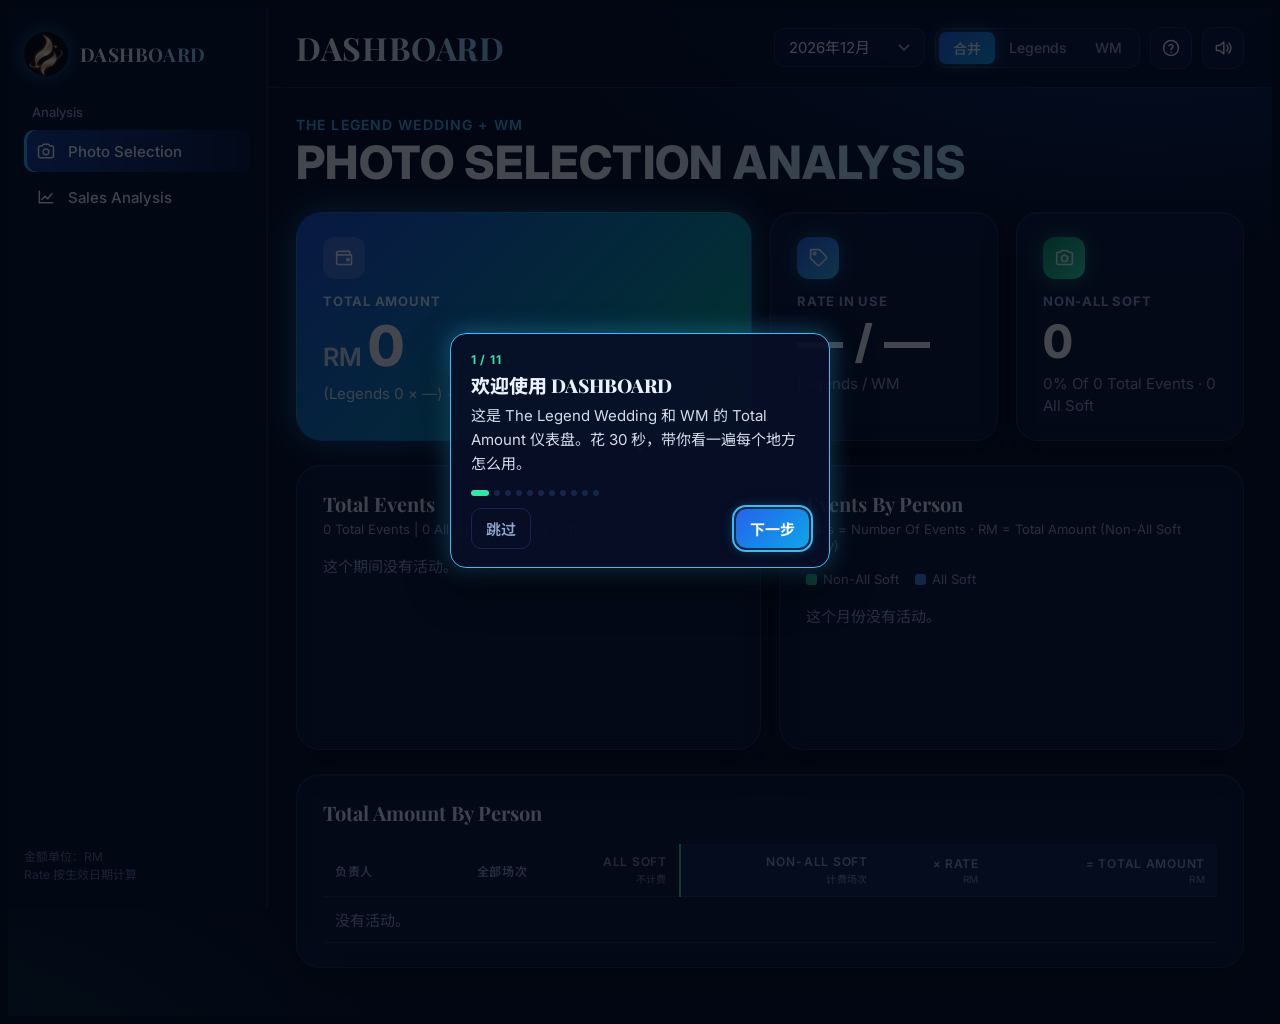
==== docs/dashboard.html @ 4ecd1392 "App-style layout: phone day view, labelled bottom bar, Google Home-style pages; desktop floating sid" ====
<!doctype html>
<html lang="zh-CN">
<head>
<meta charset="utf-8">
<meta name="viewport" content="width=device-width, initial-scale=1, viewport-fit=cover">
<title>Dashboard</title>
<script src="config.js"></script>
<script>if (new URLSearchParams(location.search).has('embed')) document.documentElement.classList.add('embed');</script>
<script>
/* 语言：网站选 English 时，这几页（Photo Selection、Sales、Rates）也全部换成英文 */
(() => {
  let lang = new URLSearchParams(location.search).get('lang');
  if (!lang) { try { lang = localStorage.getItem('lang'); } catch {} }
  if (lang !== 'en') return;
  document.documentElement.lang = 'en';
  const FULL = {
    '回到顶部': 'Back to top', 'Rates 设置': 'Rates', '金额单位：RM': 'Amounts in RM', 'Rate 按生效日期计算': 'Rates apply from their start date',
    '月份': 'Month', '品牌': 'Brand', '合并': 'All', '导览': 'Tour', '导览：介绍每个地方怎么用': 'Tour', '声音开关': 'Sound on/off',
    '所选期间有日期还没设定 Photo Selection Rate，那些活动没有计入 Total Amount。请到 Rates 设置。': 'Some days in this period have no Photo Selection rate, so those events are not in the Total Amount. Set it in Rates.',
    '所选期间有日期还没设定 Sales Rate，那些活动没有计入 Total Amount。请到 Rates 设置。': 'Some days in this period have no Sales rate, so those events are not in the Total Amount. Set it in Rates.',
    '负责人': 'Person', '全部场次': 'All events', '不计费': 'not billed', '计费场次': 'billed', 'TOTAL 上门了解': 'TOTAL VISIT', 'TOTAL VC了解': 'TOTAL VC',
    '上门了解': 'Visit', 'VC了解': 'VC', '次数': 'Count', '合计次数': 'Total count', '计费次数': 'billed', '未设定': 'Not Set',
    '这个月份没有活动。': 'No events this month.', '每位负责人的场次与 Total Amount': 'Events and Total Amount per person', '还没有任何月份的活动。': 'No events yet.',
    '每月 Total Amount': 'Total Amount per month', '没有活动。': 'No events.', '没有活动': 'No events', '这个期间没有活动。': 'No events in this period.',
    '每位负责人的次数': 'Count per person', '选片 · Photo Selection': 'Photo Selection', '上门了解 + VC了解 · Sales': 'Visit + VC · Sales',
    '还没有设定 Rate': 'No rate set yet', '新 Rate (RM)': 'New rate (RM)', '保存': 'Save', '取消': 'Cancel', '改 Rate': 'Change rate', '收起记录': 'Hide history',
    '目前使用': 'In use', '未来': 'Upcoming', '过去': 'Past', '确定删除？': 'Delete?', '删除': 'Delete', '没有记录。': 'No history.',
    '选片 · 每场 Non-All Soft 的 Rate': 'Photo Selection · rate per Non-All Soft event', '上门了解 + VC了解 · 每次的 Rate': 'Visit + VC · rate per event',
    '全年 Rate 相同': 'Same rate all year', '每个活动用当天有效的 Rate': 'Each event uses the rate on its day', '请到 Rates 设置': 'Set it in Rates',
    '日期': 'Date', '添加的人': 'Added by', '类型': 'Type', '活动名称': 'Event', '收起': 'Hide', '查看是哪几个': 'Show which', '合计': 'Total',
    '请在日历上帮这些活动勾选 Legends 或 WM，勾好后就会自动算进去。': 'Tick Legends or WM for these events in the calendar and they will be counted.',
    '声音：开': 'Sound: on', '声音：关': 'Sound: off', '关闭': 'Close', '跳过': 'Skip', '上一步': 'Back', '开始使用': 'Get started', '下一步': 'Next', '完成！': 'Done!',
    '请输入 Rate，并选 2026 年 10 月 1 日或之后的日期。': 'Enter a rate and pick a date on or after 1 Oct 2026.',
    '未选模板': 'No template', '勾选不完整': 'Ticks incomplete', '手动数据': 'Manual data', 'Settings': 'Settings',
    '固定数据': 'Fixed figures', '固定数据 · 没有场次明细': 'Fixed figures · no event details', '固定数据 · 没有次数明细': 'Fixed figures · no count details',
    '固定数据：没有 All Soft / Non-All Soft 明细。': 'Fixed figures: no All Soft / Non-All Soft split.',
    '这个月只有品牌总数（固定数据），没有每个人的明细。': 'This month has brand totals only (fixed figures), no per-person split.',
    '固定数据：没有分 上门了解 / VC了解': 'Fixed figures: no Visit / VC split', '固定数据：没有分 上门了解 / VC了解。': 'Fixed figures: no Visit / VC split.', '没有数据。': 'No data.',
  };
  const MON = (y, m) => new Date(Date.UTC(+y, +m - 1, 1)).toLocaleDateString('en-GB', { month: 'short', year: 'numeric', timeZone: 'UTC' });
  const PAT = [
    [/^(\d{4})年(\d{1,2})月$/, (_, y, m) => MON(y, m)],
    [/^(\d{1,2})月$/, (_, m) => new Date(Date.UTC(2026, +m - 1, 1)).toLocaleDateString('en-GB', { month: 'short', timeZone: 'UTC' })],
    [/^从 (.+) 起生效$/, 'From $1'], [/^(.+) 起生效$/, 'From $1'],
    [/^(.+) 起改为 RM (.+)$/, 'From $1: RM $2'], [/^(.+) 起改为 (.+)$/, 'From $1: $2'],
    [/^(Legends|WM) (.+) 起 (.+)$/, '$1 from $2: $3'], [/^(.+) 起$/, 'From $1'],
    [/^查看记录 \((\d+)\)$/, 'History ($1)'], [/^选或输入，例如 (.+)$/, 'Pick or type, e.g. $1'],
    [/^(.+) 有 (\d+) 个活动没有勾选 Legends 或 WM，没有计入任何金额。$/, (_, p, n) => `${n} events in ${fix(p)} have no Legends or WM tick and are not counted.`],
    [/^Dashboard 读取失败：(.*)$/, 'Could not load the dashboard: $1'],
  ];
  // 句子里面的词（最长的先换）
  const WORDS = [['含固定数据', 'incl. fixed figures'], ['固定数据', 'fixed figures'], ['Rate 未齐', 'rate missing'], ['按品牌/按月', 'by brand/month'], ['按日期', 'by date'], ['+ 未设定', '+ Not Set'], ['未设定', 'Not Set'],
    ['上门了解', 'Visit'], ['VC了解', 'VC'], ['合计', 'Total'], ['场', ' events']];
  function fix(s) {
    const k = s.trim();
    if (!k || !/[一-鿿]/.test(k)) return s;
    if (FULL[k]) return s.replace(k, FULL[k]);
    for (const [re, to] of PAT) if (re.test(k)) return s.replace(k, k.replace(re, to));
    let out = k.replace(/(\d{4})年(\d{1,2})月/g, (_, y, m) => MON(y, m));
    for (const [a, b] of WORDS) out = out.split(a).join(b);
    return s.replace(k, out);
  }
  const ATTRS = ['aria-label', 'title', 'placeholder'];
  function walk(node) {
    if (node.nodeType === 3) { const v = fix(node.nodeValue); if (v !== node.nodeValue) node.nodeValue = v; return; }
    if (node.nodeType !== 1 || node.tagName === 'SCRIPT' || node.tagName === 'STYLE') return;
    for (const a of ATTRS) if (node.hasAttribute(a)) { const v = fix(node.getAttribute(a)); if (v !== node.getAttribute(a)) node.setAttribute(a, v); }
    for (const c of node.childNodes) walk(c);
  }
  document.addEventListener('DOMContentLoaded', () => {
    walk(document.body);
    new MutationObserver((ms) => { for (const m of ms) { if (m.type === 'characterData') walk(m.target); else m.addedNodes.forEach(walk); if (m.type === 'attributes') walk(m.target); } })
      .observe(document.body, { subtree: true, childList: true, characterData: true, attributes: true, attributeFilter: ATTRS });
  });
})();
</script>
<link rel="preconnect" href="https://fonts.googleapis.com">
<link rel="stylesheet" href="https://fonts.googleapis.com/css2?family=Playfair+Display:wght@600;700;800;900&family=Inter:wght@400;500;600;700;800&family=Noto+Sans+SC:wght@400;500;700&display=swap">
<style>
/* Layout: fixed sidebar (brand + two analyses) beside a scrolling main column; collapses to a top bar on phones. */
:root{
  color-scheme:dark;
  --bg:#13122a; --side:#18173a; --panel:#1e1d42; --panel-2:#26245a; --line:#2f2d63;
  --fg:#f4f3ff; --muted:#a6a3d8; --faint:#6f6ca6;
  --gold:#ffd166; --violet:#6c5ce7; --cyan:#22d3ee; --lilac:#9b93e8;
  --bad:#ff7a8a; --ok:#5ee6a0;
  --font:"Inter","Noto Sans SC",system-ui,sans-serif;--font-title:"Playfair Display","Noto Sans SC",Georgia,serif;
  --r:14px;
}
*{box-sizing:border-box}
body{background:var(--bg);color:var(--fg);font-family:var(--font);font-size:15px}
button,select,input{font:inherit;color:inherit}
.app{display:grid;grid-template-columns:260px minmax(0,1fr);min-height:100vh}
/* sidebar */
.side{background:var(--side);border-right:1px solid var(--line);padding-block:24px;padding-left:max(16px,env(safe-area-inset-left,0px));padding-right:16px;display:flex;flex-direction:column;gap:28px;position:sticky;top:0;height:100vh}
.logo{display:flex;align-items:center;gap:12px}
.logo-mark{width:44px;height:44px;border-radius:50%;background:var(--violet);display:grid;place-items:center;font-weight:700;font-size:18px;flex:none}
.logo-name{font-size:20px;font-weight:500;line-height:1.2}
.logo-sub{color:var(--lilac);font-size:14px}
.nav-group{display:flex;flex-direction:column;gap:4px}
.nav-label{color:var(--muted);font-size:13px;font-weight:500;padding:0 8px 6px}
.nav-btn{all:unset;cursor:pointer;display:flex;align-items:center;gap:12px;padding:11px 12px;border-radius:10px;font-weight:500;color:var(--fg)}
.nav-btn svg{width:20px;height:20px;flex:none;stroke:currentColor;fill:none;stroke-width:1.8;stroke-linecap:round;stroke-linejoin:round}
.nav-btn:hover{background:var(--panel)}
.nav-btn[aria-current="page"]{background:var(--panel-2);color:var(--cyan)}
.nav-btn:focus-visible,.seg button:focus-visible,select:focus-visible,input:focus-visible{outline:2px solid var(--cyan);outline-offset:2px}
.side-foot{margin-top:auto;color:var(--faint);font-size:12px;line-height:1.5}
/* main */
.main{min-width:0;display:flex;flex-direction:column}
.top{display:flex;flex-wrap:wrap;align-items:center;gap:12px 20px;justify-content:space-between;padding-block:18px;padding-left:28px;padding-right:max(28px,env(safe-area-inset-right,0px));border-bottom:1px solid var(--line);position:sticky;top:env(safe-area-inset-top,0px);background:var(--bg);z-index:5}
.top h1{margin:0;font-size:22px;font-weight:500}
.controls{display:flex;flex-wrap:wrap;gap:10px;align-items:center}
.sel{appearance:none;background:var(--panel) url("data:image/svg+xml,%3Csvg xmlns='http://www.w3.org/2000/svg' width='12' height='8'%3E%3Cpath d='M1 1l5 5 5-5' stroke='%23a6a3d8' stroke-width='1.8' fill='none'/%3E%3C/svg%3E") no-repeat right 14px center;border:1px solid var(--line);border-radius:10px;padding:9px 38px 9px 14px;min-width:0}
.seg{display:inline-flex;background:var(--panel);border:1px solid var(--line);border-radius:10px;padding:3px}
.seg button{all:unset;cursor:pointer;padding:6px 14px;border-radius:7px;color:var(--muted);font-weight:500;font-size:14px}
.seg button[aria-pressed="true"]{background:var(--violet);color:#fff}
.page{padding-block:28px 48px;padding-left:28px;padding-right:max(28px,env(safe-area-inset-right,0px));display:flex;flex-direction:column;gap:24px;max-width:none;width:100%}
.eyebrow{color:var(--cyan);letter-spacing:.08em;font-weight:600;font-size:14px;text-transform:uppercase}
.title{margin:4px 0 0;font-size:clamp(30px,5vw,46px);font-weight:700;line-height:1.1}
.note{background:var(--panel-2);color:var(--muted);border-radius:10px;padding:14px 18px;line-height:1.6;margin:0}
.note.warn{background:rgba(255,122,138,.12);color:var(--bad)}
.kpis{display:grid;grid-template-columns:repeat(auto-fit,minmax(200px,1fr));gap:18px}
.kpi{background:var(--panel);border:1px solid var(--line);border-bottom:4px solid var(--gold);border-radius:var(--r);padding:24px 26px;display:flex;flex-direction:column;gap:8px;min-width:0}
.kpi-label{color:var(--gold);font-weight:700;letter-spacing:.02em;font-size:13px;text-transform:uppercase}
.kpi-val{font-size:clamp(30px,4vw,46px);font-weight:800;color:var(--gold);line-height:1.05;font-variant-numeric:tabular-nums;overflow-wrap:anywhere}
.kpi-val small{font-size:.45em;font-weight:600;margin-right:6px;color:inherit;opacity:.85}
.kpi-sub{color:var(--muted);line-height:1.45;font-variant-numeric:tabular-nums}
.kpi.total{background:var(--violet);border-color:var(--violet);border-bottom-color:var(--cyan)}
.kpi.total .kpi-label{color:#e7e4ff}.kpi.total .kpi-val{color:#fff}.kpi.total .kpi-sub{color:#e7e4ff}
.card{background:var(--panel);border:1px solid var(--line);border-radius:var(--r);padding:24px 26px;display:flex;flex-direction:column;gap:18px;min-width:0}
.card h2{margin:0;font-size:20px;font-weight:700}
.card .sub{margin:4px 0 0;color:var(--muted);font-size:13px}
.grid2{display:grid;grid-template-columns:repeat(auto-fit,minmax(min(100%,380px),1fr));gap:18px}
/* rate settings */
.rate-row{display:grid;grid-template-columns:minmax(0,1fr) auto minmax(0,1fr);gap:10px 16px;align-items:end}
.rate-row + .rate-row{border-top:1px solid var(--line);padding-top:18px}
.rate-brand{grid-column:1/-1;font-weight:700;display:flex;justify-content:space-between;gap:12px;flex-wrap:wrap}
.rate-brand span{color:var(--muted);font-weight:500;font-size:13px}
.field{display:flex;flex-direction:column;gap:8px;min-width:0}
.field label{font-size:14px;font-weight:500}
.field .sel,.field input{width:100%}
.field input{background:var(--bg);border:1px solid var(--line);border-radius:10px;padding:9px 14px}
.or{color:var(--muted);font-weight:700;padding-bottom:10px}
.inuse{grid-column:1/-1;font-size:13px;color:var(--muted)}
.inuse b{color:var(--gold);font-variant-numeric:tabular-nums}
/* chart */
.legend{display:flex;gap:16px;flex-wrap:wrap;color:var(--muted);font-size:13px}
.legend i{display:inline-block;width:11px;height:11px;border-radius:3px;margin-right:6px;vertical-align:-1px}
.chart{width:100%;min-height:120px;position:relative}
.chart svg{display:block;width:100%}
.chart text{font-family:var(--font);font-size:13px;fill:var(--muted)}
.chart .lbl{fill:var(--fg);font-weight:600}
.chart .amt{fill:var(--gold);font-weight:700}
.chart .in{fill:#1b1a3c;font-weight:700;font-size:12px}
.chart .in-l{fill:var(--fg);font-weight:700;font-size:12px}
.empty{color:var(--muted);margin:0}
/* table */
.tw{overflow-x:auto}
table{width:100%;border-collapse:collapse;font-variant-numeric:tabular-nums}
th{color:var(--muted);font-weight:600;font-size:12px;letter-spacing:.06em;text-transform:uppercase;text-align:right;padding:10px 12px;border-bottom:1px solid var(--line);white-space:nowrap}
td{text-align:right;padding:12px;border-bottom:1px solid var(--line);white-space:nowrap}
th:first-child,td:first-child{text-align:left}
td.amt{color:var(--gold);font-weight:700}
tfoot td{font-weight:700;border-top:2px solid var(--gold);border-bottom:none}
tfoot td.amt{color:var(--gold)}
details.rules{color:var(--muted);font-size:13px;line-height:1.6}
details.rules summary{cursor:pointer;color:var(--fg);font-weight:500}
[hidden]{display:none!important}
@media (max-width:860px){
  .app{grid-template-columns:minmax(0,1fr)}
  .side{position:static;height:auto;flex-direction:row;flex-wrap:wrap;align-items:center;gap:12px 20px;padding-block:14px;padding-right:max(16px,env(safe-area-inset-right,0px));border-right:none;border-bottom:1px solid var(--line)}
  .nav-group{flex-direction:row}.nav-label,.side-foot{display:none}
  .nav-btn{padding:8px 10px}
  .top{position:static;padding-left:max(16px,env(safe-area-inset-left,0px));padding-right:max(16px,env(safe-area-inset-right,0px))}
  .page{padding-left:max(16px,env(safe-area-inset-left,0px));padding-right:max(16px,env(safe-area-inset-right,0px))}
  .rate-row{grid-template-columns:minmax(0,1fr)}.or{padding:0}
}

/* ===== Theme A: deep navy with blue/green glow ===== */
:root{--bg:#050b1f;--side:rgba(7,15,38,.92);--panel:rgba(12,24,58,.72);--panel-2:rgba(37,99,235,.22);--line:rgba(96,150,255,.18);
  --fg:#eaf2ff;--muted:#8fa6cf;--faint:#5b6f96;--gold:#34e5a8;--violet:#2563eb;--cyan:#38bdf8;--lilac:#3b82f6;--bad:#ff6b8a;--ok:#34e5a8}
body{background:radial-gradient(1100px 600px at 90% -10%,rgba(37,99,235,.38),transparent 60%),radial-gradient(900px 520px at -10% 110%,rgba(52,229,168,.16),transparent 60%),var(--bg);background-attachment:fixed}
.side{border-right:1px solid var(--line);box-shadow:inset -1px 0 0 rgba(56,189,248,.06)}
.logo-mark{background:linear-gradient(135deg,#2563eb,#34e5a8);box-shadow:0 0 18px rgba(56,189,248,.45)}
.logo-sub{color:var(--cyan)}
.nav-btn[aria-current="page"]{background:linear-gradient(90deg,rgba(37,99,235,.55),rgba(37,99,235,.08));color:#fff;box-shadow:inset 3px 0 0 var(--cyan)}
.top{background:rgba(5,11,31,.72);backdrop-filter:blur(14px);-webkit-backdrop-filter:blur(14px)}
.title{background:linear-gradient(90deg,#ffffff 30%,#7dd3fc);-webkit-background-clip:text;background-clip:text;color:transparent}
.seg button[aria-pressed="true"]{background:linear-gradient(135deg,#2563eb,#0ea5e9);box-shadow:0 0 14px rgba(56,189,248,.45)}
.card,.kpi{backdrop-filter:blur(10px);-webkit-backdrop-filter:blur(10px);box-shadow:0 12px 32px rgba(0,0,0,.45),inset 0 1px 0 rgba(255,255,255,.05);transition:box-shadow .3s,border-color .3s}
.card:hover,.kpi:hover{border-color:rgba(56,189,248,.45);box-shadow:0 0 24px rgba(56,189,248,.18),0 12px 32px rgba(0,0,0,.45)}
.kpi{border-bottom:1px solid var(--line);position:relative}
.kpi-label{color:var(--muted);letter-spacing:.06em}
.kpi-val{color:#fff}
.kpi-ico{width:42px;height:42px;border-radius:12px;display:grid;place-items:center;background:linear-gradient(135deg,#2563eb,#38bdf8);box-shadow:0 0 18px rgba(56,189,248,.45);margin-bottom:6px}
.kpi:nth-child(2) .kpi-ico{background:linear-gradient(135deg,#059669,#34e5a8);box-shadow:0 0 18px rgba(52,229,168,.45)}
.kpi-ico svg{width:21px;height:21px;stroke:#fff;fill:none;stroke-width:1.8;stroke-linecap:round;stroke-linejoin:round}
.kpi.total{background:linear-gradient(135deg,#1d4ed8 0%,#0891b2 60%,#10b981 100%);border-color:transparent;box-shadow:0 0 34px rgba(56,189,248,.35)}
.kpi.total .kpi-ico{background:rgba(255,255,255,.18);box-shadow:none}
.note{background:rgba(37,99,235,.14);border:1px solid var(--line)}
.note.warn{background:rgba(255,107,138,.1);border-color:rgba(255,107,138,.3)}
.chart .in{fill:#03241a}
tfoot td{border-top-color:var(--cyan)}

/* ===== B2: B design, three brand palettes (合并 / Legends / WM) ===== */
body{background:#050b18}
.app[data-t="all"]{--bg:#050b1f;--panel:rgba(12,24,58,.72);--panel-2:rgba(37,99,235,.14);--line:rgba(96,150,255,.18);--side:rgba(7,15,38,.92);--fg:#eaf2ff;--muted:#8fa6cf;--gold:#34e5a8;--bar0-end:#34e5a8;--lilac:#3b82f6;--cyan:#3b82f6;--bar1-end:#3b82f6;--t-top:rgba(5,11,31,.72);--t-note:rgba(37,99,235,.14);--t-accent:linear-gradient(135deg,#2563eb,#0ea5e9);--t-on:#ffffff;--t-navbg:linear-gradient(90deg,rgba(37,99,235,.55),rgba(37,99,235,.08));--t-edge:#38bdf8;--t-glow:rgba(56,189,248,.45);--t-glow2:rgba(52,229,168,.45);--t-title:linear-gradient(90deg,#ffffff 30%,#7dd3fc);--t-sub:linear-gradient(90deg,#38bdf8,#38bdf8);--t-ico1:linear-gradient(135deg,#2563eb,#38bdf8);--t-ico2:linear-gradient(135deg,#059669,#34e5a8);--t-ico-ink:#ffffff;--t-tot:linear-gradient(135deg,#1d4ed8 0%,#0891b2 60%,#10b981 100%);--t-tot-ink:#ffffff;--t-tot-sub:#e0f2fe;--t-head0:#03241a;--t-head1:#ffffff;--t-in0:#03241a;--t-in1:#03241a;--t-amt:#34e5a8;--t-hover:rgba(56,189,248,.45);background:radial-gradient(1100px 600px at 90% -10%,rgba(37,99,235,.38),transparent 60%),radial-gradient(900px 520px at -10% 110%,rgba(52,229,168,.16),transparent 60%),#050b1f;color:var(--fg)}
.app[data-t="Legends"]{--bg:#050b1f;--panel:rgba(12,24,58,.72);--panel-2:rgba(37,99,235,.14);--line:rgba(96,150,255,.18);--side:rgba(7,15,38,.92);--fg:#eaf2ff;--muted:#8fa6cf;--gold:#2563eb;--bar0-end:#60a5fa;--lilac:#22d3ee;--cyan:#22d3ee;--bar1-end:#a5f3fc;--t-top:rgba(5,11,31,.72);--t-note:rgba(37,99,235,.14);--t-accent:linear-gradient(135deg,#2563eb,#0ea5e9);--t-on:#ffffff;--t-navbg:linear-gradient(90deg,rgba(37,99,235,.55),rgba(37,99,235,.08));--t-edge:#38bdf8;--t-glow:rgba(56,189,248,.45);--t-glow2:rgba(34,211,238,.4);--t-title:linear-gradient(90deg,#ffffff 25%,#7dd3fc);--t-sub:linear-gradient(90deg,#38bdf8,#22d3ee);--t-ico1:linear-gradient(135deg,#1d4ed8,#3b82f6);--t-ico2:linear-gradient(135deg,#0891b2,#22d3ee);--t-ico-ink:#ffffff;--t-tot:linear-gradient(135deg,#1e3a8a 0%,#1d4ed8 50%,#0891b2 100%);--t-tot-ink:#ffffff;--t-tot-sub:#dbeafe;--t-head0:#ffffff;--t-head1:#083344;--t-in0:#04122e;--t-in1:#083344;--t-amt:#7dd3fc;--t-hover:rgba(56,189,248,.5);background:radial-gradient(1100px 600px at 90% -10%,rgba(37,99,235,.4),transparent 60%),radial-gradient(900px 520px at -10% 110%,rgba(34,211,238,.16),transparent 60%),#050b1f;color:var(--fg)}
.app[data-t="WM"]{--bg:#0e0a05;--panel:rgba(38,28,14,.74);--panel-2:rgba(168,133,74,.12);--line:rgba(201,163,94,.2);--side:rgba(18,13,6,.94);--fg:#f6efe1;--muted:#bba98a;--gold:#a8854a;--bar0-end:#e0c896;--lilac:#78716c;--cyan:#78716c;--bar1-end:#d6d3d1;--t-top:rgba(14,10,5,.74);--t-note:rgba(168,133,74,.12);--t-accent:linear-gradient(135deg,#6e5020,#8c6a2e 55%,#b08d4a);--t-on:#fffaf0;--t-navbg:linear-gradient(90deg,rgba(168,133,74,.5),rgba(168,133,74,.08));--t-edge:#d9c08a;--t-glow:rgba(201,163,94,.4);--t-glow2:rgba(201,163,94,.35);--t-title:linear-gradient(90deg,#e8cf98,#b8924f);--t-sub:linear-gradient(90deg,#e8cf98,#b8924f);--t-ico1:linear-gradient(135deg,#8c6a2e,#c9a35e);--t-ico2:linear-gradient(135deg,#57534e,#a8a29e);--t-ico-ink:#fffaf0;--t-tot:linear-gradient(135deg,#4a3514 0%,#7a5a24 50%,#b08d4a 100%);--t-tot-ink:#fffaf0;--t-tot-sub:#f1e4c8;--t-head0:#1f1606;--t-head1:#ffffff;--t-in0:#2b1f08;--t-in1:#1c1917;--t-amt:#e0c896;--t-hover:rgba(201,163,94,.5);background:radial-gradient(1100px 600px at 90% -10%,rgba(168,133,74,.3),transparent 60%),radial-gradient(900px 520px at -10% 110%,rgba(201,173,120,.12),transparent 60%),#0e0a05;color:var(--fg)}

.app .side{background:var(--side)}
.app .logo-mark{background:var(--t-ico1);box-shadow:0 0 18px var(--t-glow)}
.app .logo-name.logo-dash{font-size:19px;font-weight:700;letter-spacing:.02em;background:var(--t-title);-webkit-background-clip:text;background-clip:text;color:transparent}
.app .nav-btn[aria-current="page"]{background:var(--t-navbg);color:#fff;box-shadow:inset 3px 0 0 var(--t-edge)}
.app .top{background:var(--t-top)}
.app .top h1{font-size:clamp(22px,2.6vw,32px);font-weight:700;letter-spacing:.02em}
.app .top h1,.app .title{background:var(--t-title);-webkit-background-clip:text;background-clip:text;color:transparent}
.app .eyebrow{background:var(--t-sub);-webkit-background-clip:text;background-clip:text;color:transparent}
.app .seg button[aria-pressed="true"]{background:var(--t-accent);color:var(--t-on);box-shadow:0 0 14px var(--t-glow)}
.app .card:hover,.app .kpi:hover{border-color:var(--t-hover);box-shadow:0 0 24px var(--t-glow),0 12px 32px rgba(0,0,0,.45)}
.app .kpi-ico{background:var(--t-ico1);box-shadow:0 0 18px var(--t-glow)}
.app .kpi:nth-child(2) .kpi-ico{background:var(--t-ico2);box-shadow:0 0 18px var(--t-glow2)}
.app .kpi-ico svg{stroke:var(--t-ico-ink)}
.app .kpi.total{background:var(--t-tot);border-color:transparent;box-shadow:0 0 34px var(--t-glow)}
.app .kpi.total .kpi-ico{background:rgba(255,255,255,.18);box-shadow:none}
.app .kpi.total .kpi-ico svg{stroke:var(--t-tot-ink)}
.app .kpi.total .kpi-val{color:var(--t-tot-ink)}
.app .kpi.total .kpi-label,.app .kpi.total .kpi-sub{color:var(--t-tot-sub)}
.app .note{background:var(--t-note);border-color:var(--line)}
.app .type-head{background:var(--tc);color:var(--tc-ink);font-size:24px;font-weight:800;padding:10px 16px;border-radius:12px;margin:-4px -6px 0;box-shadow:0 0 22px color-mix(in srgb,var(--tc) 35%,transparent)}
.app table.mini th{text-align:right}.app table.mini th:first-child{text-align:left}
.app table.mini thead th{background:color-mix(in srgb,var(--tc,var(--t-amt)) 18%,transparent)}
.app #s-visit-card table.mini thead th{border-bottom:2px solid var(--gold)} .app #s-vc-card table.mini thead th{border-bottom:2px solid var(--cyan)}
.app table.mini td,.app table.mini th{padding:9px 10px}
.app .tot-card{background:var(--panel);border:1px solid var(--line);border-bottom:3px solid var(--tc);border-radius:var(--r);overflow:hidden;box-shadow:0 12px 32px rgba(0,0,0,.4);transition:box-shadow .3s,border-color .3s}
.app .tot-card:hover{box-shadow:0 0 26px color-mix(in srgb,var(--tc) 40%,transparent),0 12px 32px rgba(0,0,0,.45)}
.app .tot-head{background:var(--tc);color:var(--tc-ink);font-weight:800;font-size:clamp(20px,2.2vw,26px);letter-spacing:.04em;padding:14px 20px;text-align:center}
.app .tot-val{text-align:center;font-size:clamp(32px,4vw,48px);font-weight:800;color:var(--t-amt);padding:18px 20px 4px;font-variant-numeric:tabular-nums;line-height:1.1}
.app .tot-val small{font-size:.45em;margin-right:6px;opacity:.85}
.app .tot-sub{text-align:center;color:var(--muted);font-weight:600;padding:2px 20px 18px;font-variant-numeric:tabular-nums}
.app .rate-form{grid-template-columns:minmax(0,1.2fr) auto minmax(0,1fr) minmax(0,1.1fr) auto}
.app .rate-form .field input[type="date"]{color-scheme:dark}
.app .save-btn{all:unset;cursor:pointer;padding:10px 20px;border-radius:10px;background:var(--t-accent);color:var(--t-on);font-weight:700;text-align:center;box-shadow:0 0 14px var(--t-glow);transition:transform .25s,box-shadow .25s}
.app .save-btn:hover{transform:translateY(-2px);box-shadow:0 0 22px var(--t-glow)}
.app .save-btn:focus-visible,.app .hist-del:focus-visible{outline:2px solid var(--t-edge);outline-offset:2px}
.app .rf-msg{color:var(--bad)}
.app .rate-hist{grid-column:1/-1;display:flex;flex-direction:column;gap:6px;margin-top:4px}
.app .hist-title{font-size:12px;font-weight:700;letter-spacing:.04em;color:var(--muted);text-transform:uppercase}
.app .hist-row{display:grid;grid-template-columns:minmax(0,130px) minmax(0,110px) minmax(0,1fr) auto;gap:12px;align-items:center;padding:8px 12px;border-radius:10px;background:rgba(255,255,255,.03);border:1px solid var(--line);font-variant-numeric:tabular-nums}
.app .hist-row.live{border-color:var(--t-amt);background:var(--t-note)}
.app .hist-row b{color:var(--t-amt)}
.app .hist-tag{color:var(--muted);font-size:12px}
.app .hist-del{all:unset;cursor:pointer;font-size:12px;color:var(--muted);padding:4px 10px;border-radius:8px;border:1px solid var(--line)}
.app .hist-del:hover{color:var(--bad);border-color:var(--bad)}
.app .hist-del.armed{color:#fff;background:var(--bad);border-color:var(--bad)}
@media (max-width:860px){.app .rate-form{grid-template-columns:minmax(0,1fr)}.app .hist-row{grid-template-columns:1fr auto;}.app .hist-tag{grid-column:1/-1}}
.app .nav-label-2{margin-top:16px}
.app .rates-grid{grid-template-columns:repeat(auto-fit,minmax(min(100%,420px),1fr))}
.app .rate-card{gap:10px}
.app .rc-head{display:flex;justify-content:space-between;align-items:baseline;gap:10px;flex-wrap:wrap}
.app .rc-brand{font-size:18px;font-weight:800}
.app .rc-cat{color:var(--muted);font-size:13px;font-weight:600}
.app .rc-now{font-size:clamp(34px,4vw,46px);font-weight:800;color:var(--t-amt);font-variant-numeric:tabular-nums;line-height:1.1}
.app .rc-now small{font-size:.42em;margin-right:6px;opacity:.85}
.app .rc-since{color:var(--muted);font-weight:600}
.app .rc-next{color:var(--fg);font-size:13px;padding:6px 10px;border-radius:8px;background:var(--t-note);border:1px dashed var(--t-amt);align-self:flex-start}
.app .rc-actions,.app .rc-btns{display:flex;gap:10px;flex-wrap:wrap;margin-top:6px}
.app .rc-form{display:grid;grid-template-columns:minmax(0,1fr) minmax(0,1fr);gap:12px;margin-top:4px;padding:14px;border-radius:12px;background:var(--t-note);border:1px solid var(--line)}
.app .rc-form label{display:flex;flex-direction:column;gap:6px;font-size:13px;font-weight:600;color:var(--fg)}
.app .rc-form input{background:var(--bg);border:1px solid var(--line);border-radius:10px;padding:10px 12px;color:var(--fg);font:inherit;color-scheme:dark;min-width:0}
.app .rc-form .rf-msg,.app .rc-form .rc-btns{grid-column:1/-1}
.app .ghost-btn{all:unset;cursor:pointer;padding:10px 18px;border-radius:10px;border:1px solid var(--line);color:var(--muted);font-weight:600;transition:color .2s,border-color .2s}
.app .ghost-btn:hover{color:var(--fg);border-color:var(--t-edge)}
.app .ghost-btn:focus-visible{outline:2px solid var(--t-edge);outline-offset:2px}
@media (max-width:860px){.app .rc-form{grid-template-columns:minmax(0,1fr)}.app .nav-label-2{display:none}}
.app .rate-groups{display:flex;flex-direction:column;gap:30px}
.app .group-head{display:flex;align-items:baseline;gap:14px;flex-wrap:wrap;margin-bottom:14px;padding-left:14px;border-left:4px solid var(--gold)}
.app .rate-group[data-cat="sales"] .group-head{border-left-color:var(--cyan)}
.app .group-head h3{margin:0;font-size:22px;font-weight:800}
.app .group-head span{color:var(--muted);font-size:13px;font-weight:600}
.app .snd-btn{all:unset;cursor:pointer;position:relative;overflow:hidden;width:40px;height:40px;display:grid;place-items:center;border-radius:12px;background:var(--panel);border:1px solid var(--line);color:var(--fg);transition:box-shadow .3s,border-color .3s,transform .25s}
.app .snd-btn:hover{border-color:var(--t-edge);box-shadow:0 0 14px var(--t-glow);transform:translateY(-1px)}
.app .snd-btn:focus-visible{outline:2px solid var(--t-edge);outline-offset:2px}
.app .snd-btn svg{width:20px;height:20px;fill:none;stroke:currentColor;stroke-width:1.8;stroke-linecap:round;stroke-linejoin:round}
.app .snd-btn[aria-pressed="true"] .snd-off,.app .snd-btn[aria-pressed="false"] .snd-on{display:none}
.app .snd-btn[aria-pressed="false"]{color:var(--muted)}
.app .nav-btn,.app .seg button,.app .save-btn,.app .ghost-btn{position:relative;overflow:hidden}
.app .ripple{position:absolute;border-radius:50%;background:rgba(255,255,255,.35);transform:scale(0);opacity:.9;pointer-events:none;animation:tlwRipple .65s ease-out forwards}
@keyframes tlwRipple{to{transform:scale(1);opacity:0}}
.app .to-top{all:unset;box-sizing:border-box;cursor:pointer;position:fixed;z-index:20;right:calc(22px + env(safe-area-inset-right,0px));bottom:calc(22px + env(safe-area-inset-bottom,0px));width:52px;height:52px;border-radius:50%;display:grid;place-items:center;overflow:hidden;
  background:var(--t-accent);color:var(--t-on);box-shadow:0 10px 26px rgba(0,0,0,.45),0 0 18px var(--t-glow);opacity:0;visibility:hidden;transform:translateY(16px) scale(.9);transition:opacity .3s,transform .35s cubic-bezier(.2,.8,.2,1),visibility .3s,box-shadow .3s}
.app .to-top.show{opacity:1;visibility:visible;transform:none}
.app .to-top:hover{box-shadow:0 14px 30px rgba(0,0,0,.5),0 0 28px var(--t-glow);transform:translateY(-4px)}
.app .to-top:focus-visible{outline:2px solid var(--t-edge);outline-offset:3px}
.app .to-top svg{width:24px;height:24px;fill:none;stroke:currentColor;stroke-width:2.2;stroke-linecap:round;stroke-linejoin:round}
@media (prefers-reduced-motion:no-preference){.app .to-top.show svg{animation:tlwNudge 2.4s ease-in-out infinite}@keyframes tlwNudge{0%,100%{transform:translateY(0)}50%{transform:translateY(-3px)}}}
.app .tour-block{position:fixed;inset:0;z-index:48;background:transparent}
.app .tour-spot{position:fixed;z-index:49;border-radius:18px;pointer-events:none;box-shadow:0 0 0 9999px rgba(2,6,16,.74),0 0 0 2px var(--t-edge),0 0 28px var(--t-glow)}
.app .tour-tip{position:fixed;z-index:50;box-sizing:border-box;background:var(--side);border:1px solid var(--t-edge);border-radius:16px;padding:18px 20px;box-shadow:0 18px 40px rgba(0,0,0,.55),0 0 24px var(--t-glow);color:var(--fg)}
.app .tour-tip h3{margin:4px 0 6px;font-size:19px;font-weight:800}
.app .tour-tip p{margin:0;color:var(--fg);opacity:.9;line-height:1.6}
.app .tour-step{font-size:12px;font-weight:700;letter-spacing:.06em;color:var(--t-amt)}
.app .tour-dots{display:flex;gap:5px;margin:14px 0 12px}
.app .tour-dots i{width:6px;height:6px;border-radius:50%;background:var(--line)}
.app .tour-dots i.on{width:18px;border-radius:4px;background:var(--t-amt)}
.app .tour-btns{display:flex;gap:8px;align-items:center}
.app .tour-btns span{flex:1}
.app .tour-btns .save-btn,.app .tour-btns .ghost-btn{padding:9px 14px}
@media (prefers-reduced-motion:no-preference){
  .app .tour-spot{transition:left .4s cubic-bezier(.2,.8,.2,1),top .4s cubic-bezier(.2,.8,.2,1),width .4s cubic-bezier(.2,.8,.2,1),height .4s cubic-bezier(.2,.8,.2,1)}
  .app .tour-tip{transition:left .4s cubic-bezier(.2,.8,.2,1),top .4s cubic-bezier(.2,.8,.2,1);animation:tlwRise .35s cubic-bezier(.2,.8,.2,1) backwards}
}
.app .untag{padding:0;overflow:hidden}
.app .untag-toggle{all:unset;box-sizing:border-box;cursor:pointer;width:100%;display:flex;justify-content:space-between;align-items:center;gap:12px;flex-wrap:wrap;padding:14px 18px;color:var(--bad)}
.app .untag-toggle:focus-visible{outline:2px solid var(--bad);outline-offset:-2px;border-radius:10px}
.app .untag-more{font-size:13px;font-weight:700;white-space:nowrap;display:inline-flex;gap:6px;align-items:center}
.app .untag-more i{font-style:normal;transition:transform .25s}
.app .untag-toggle[aria-expanded="true"] .untag-more i{transform:rotate(180deg)}
.app .untag-list{padding:0 18px 14px}
.app .untag-list .tw{max-height:50vh;overflow:auto}
.app .untag-list table td{color:var(--fg)}
.app .untag-list table th,.app .untag-list table td{text-align:left}
.app .untag-list table th{color:var(--muted)}
.app .untag-tip{margin:10px 0 0;color:var(--muted);font-size:13px}
.app .title{text-transform:uppercase;letter-spacing:.01em}
.app .grid1{grid-template-columns:minmax(0,1fr)}
.app th small{display:block;font-size:10px;letter-spacing:.04em;text-transform:none;font-weight:500;opacity:.75;margin-top:2px}
.app th.bill,.app td.bill{background:var(--t-note)}
.app th.b-first,.app td.b-first{border-left:2px solid var(--t-amt)}
.app tbody td.soft,.app th.soft{color:var(--muted);opacity:.85}
.app td .op{color:var(--muted);font-weight:400;margin-right:6px}
.app td .mix{font-size:13px;color:var(--fg);opacity:.9}
.app tfoot td.bill{background:var(--t-note)}
.app .chart .in{fill:var(--t-in0);font-weight:700}
.app .chart .in2{fill:var(--t-in1)}
.app .chart .amt{fill:var(--t-amt)}
.app .inuse b,.app td.amt,.app tfoot td.amt{color:var(--t-amt)}
.app tfoot td{border-top-color:var(--t-amt)}

@media (prefers-reduced-motion:no-preference){
  .app .card,.app .kpi,.app .tot-card{transition:transform .45s cubic-bezier(.2,.8,.2,1),box-shadow .45s,border-color .45s}
  .app .card:hover,.app .kpi:hover,.app .tot-card:hover{transform:translateY(-8px)}
  .app .kpi-ico{animation:tlwFloat 4.5s ease-in-out infinite}
  .app .kpi:nth-child(2) .kpi-ico{animation-delay:-1.5s} .app .kpi:nth-child(3) .kpi-ico{animation-delay:-3s}
  @keyframes tlwFloat{0%,100%{transform:translateY(0)}50%{transform:translateY(-6px)}}
  .app .logo-mark{animation:tlwFloat 5.5s ease-in-out infinite}
  .app .nav-btn{transition:transform .3s cubic-bezier(.2,.8,.2,1),background .3s}
  .app .nav-btn:hover{transform:translateX(5px)}
  .app .seg button,.app .sel{transition:background .3s,color .3s,box-shadow .3s,transform .3s}
  .app .seg button:hover{transform:translateY(-1px)}
  .app .type-head{transition:transform .4s cubic-bezier(.2,.8,.2,1),box-shadow .4s}
  .app .type-card:hover .type-head{transform:translateY(-3px)}
  .app tbody tr{transition:background .25s}
  .app tbody tr:hover{background:rgba(255,255,255,.05)}
  /* entrance when the page, brand or month changes */
  .app .page.enter > :not(.kpis):not(.grid2),.app .page.enter > .kpis > *,.app .page.enter > .grid2 > *{animation:tlwRise .65s cubic-bezier(.2,.8,.2,1) backwards}
  .app .page.enter > .kpis > :nth-child(2),.app .page.enter > .grid2 > :nth-child(2){animation-delay:.08s}
  .app .page.enter > .kpis > :nth-child(3){animation-delay:.16s}
  .app .page.enter > :nth-child(4){animation-delay:.04s} .app .page.enter > :nth-child(5) > *{animation-delay:.1s}
  .app .page.enter > :nth-child(6) > *{animation-delay:.18s} .app .page.enter > :nth-child(7) > *{animation-delay:.24s}
  .app .page.enter > :nth-child(8) > *,.app .page.enter > :nth-child(8){animation-delay:.3s}
  .app .page.enter > :nth-child(9) > *,.app .page.enter > :nth-child(9){animation-delay:.36s}
  @keyframes tlwRise{from{opacity:0;transform:translateY(22px)}to{opacity:1;transform:none}}
  /* charts draw in */
  /* 柱状图生长：一根接一根 */
  .app rect.gx{transform-box:fill-box;transform-origin:left center;animation:tlwGrowX 1.1s cubic-bezier(.2,.8,.2,1) backwards}
  .app rect.gy{transform-box:fill-box;transform-origin:center bottom;animation:tlwGrowY 1.1s cubic-bezier(.2,.8,.2,1) backwards}
  .app .chart text{animation:tlwFadeIn .5s ease backwards;animation-delay:inherit}
  @keyframes tlwFadeIn{from{opacity:0}}
  @keyframes tlwGrowX{from{transform:scaleX(0)}} @keyframes tlwGrowY{from{transform:scaleY(0)}}
  .app #p-donut svg{animation:tlwPop .9s cubic-bezier(.2,.8,.2,1) backwards}
  @keyframes tlwPop{from{opacity:0;transform:scale(.85) rotate(-30deg)}}
}
@media (prefers-reduced-motion:no-preference){::view-transition-old(root),::view-transition-new(root){animation-duration:.45s;animation-timing-function:ease}}
/* 放在网站里（embed）：不要自己的侧边栏、导览和说明文字 */
.embed .app{grid-template-columns:minmax(0,1fr)}
.embed .side,.embed .tour-btn,.embed .page > p.note:not(.warn),.embed .page .sub{display:none!important}
.embed body{background:transparent}
/* 分析里的活动清单（只有管理员） */
.ev-card{display:flex;align-items:center;gap:14px;flex-wrap:wrap;width:100%;text-align:left;font:inherit;color:var(--fg);background:var(--panel);border:1px solid var(--line);border-radius:var(--r);padding:18px 24px;cursor:pointer;transition:border-color .2s,box-shadow .2s}
.ev-card:hover:not(:disabled){border-color:var(--t-hover,var(--gold));box-shadow:0 0 20px var(--t-glow,rgba(56,189,248,.18))}
.ev-card:disabled{cursor:default;opacity:.75}
.ev-card .evc-t{font-weight:700;font-size:17px}
.ev-card .evc-s{color:var(--muted);font-size:14px}
.ev-card .evc-go{margin-left:auto;color:var(--gold);font-weight:700;font-size:14px}
.evm{position:fixed;inset:0;z-index:60;background:rgba(2,6,23,.62);display:flex;align-items:flex-start;justify-content:center;padding:4vh 16px}
.evm[hidden]{display:none}
.evm-box{background:var(--panel);border:1px solid var(--line);border-radius:var(--r);width:min(860px,100%);max-height:92vh;display:flex;flex-direction:column;box-shadow:0 24px 60px rgba(0,0,0,.55)}
.evm-head{display:flex;align-items:center;gap:12px;padding:18px 22px;border-bottom:1px solid var(--line)}
.evm-head h3{margin:0;font-size:18px;font-weight:700;flex:1;min-width:0}
.evm-x{background:none;border:0;color:var(--muted);font-size:22px;line-height:1;cursor:pointer;padding:4px 8px}
.evm-tools{display:flex;gap:10px;flex-wrap:wrap;align-items:center;padding:14px 22px}
.evm-search{flex:1;min-width:180px;position:relative}
.evm-search input{width:100%;box-sizing:border-box;font:inherit;color:var(--fg);background:var(--panel-2);border:1px solid var(--line);border-radius:10px;padding:10px 12px 10px 36px}
.evm-search svg{position:absolute;left:11px;top:50%;width:16px;height:16px;transform:translateY(-50%);fill:none;stroke:var(--muted);stroke-width:2}
.evm-filter{font:inherit;font-size:13px;font-weight:600;color:var(--fg);background:var(--panel-2);border:1px solid var(--line);border-radius:999px;padding:9px 14px;cursor:pointer}
.evm-filter[aria-pressed="true"]{background:var(--gold);color:#0b1020;border-color:var(--gold)}
.evm-count{color:var(--muted);font-size:13px}
.evm-list{overflow:auto;padding:4px 14px 16px}
.evm-row{display:flex;align-items:center;gap:14px;padding:12px 10px;border-bottom:1px solid var(--line);cursor:pointer;border-radius:8px}
.evm-row:hover{background:var(--panel-2)}
.evm-row.off{opacity:.55}
.evm-date{color:var(--muted);font-size:13px;white-space:nowrap;min-width:82px}
.evm-main{flex:1;min-width:0;display:flex;flex-direction:column;gap:3px}
.evm-main b{font-weight:600;overflow-wrap:anywhere}
.evm-main small{color:var(--muted);font-size:12.5px}
.evm-tag{font-size:11px;font-weight:700;letter-spacing:.04em;color:var(--bad);border:1px solid var(--bad);border-radius:999px;padding:2px 8px;white-space:nowrap}
.evm-btn{flex:none}
@media (max-width:560px){.evm-row{flex-wrap:wrap}.evm-date{min-width:0}.evm-btn{margin-left:auto}}
/* 英文每个字的第一个字母大写；活动标题、输入框保持原样 */
body{text-transform:capitalize}
input,textarea,select,.raw,.evm-main b{text-transform:none}

/* 字体：标题 Playfair Display（婚礼风格的衬线字，c / e 清楚），内文与数字 Inter（中文 Noto Sans SC） */
h1,h2,h3,.title,.logo-name,.cal-month,.tot-head{font-family:var(--font-title);font-weight:700}
/* 分析页的大标题（PHOTO SELECTION ANALYSIS、SALES ANALYSIS）：Inter 粗体 */
.title{font-family:var(--font);font-weight:800;letter-spacing:-.01em}
/* 手机 / App：Dashboard 顶部只留一排（月份 + 品牌），内容直接出现 */
@media (max-width:600px){
  .embed .top h1{display:none}
  .embed .top{padding-block:10px}
  .embed .controls{flex-wrap:nowrap;gap:8px;width:100%}
  .embed .controls .sel{flex:1;min-width:112px}
  .embed .controls #snd{display:none}
  .embed .controls .seg button{padding-inline:10px}
  /* 像手机 App：Total Amount 放最上面、整排、大数字；卡片更圆 */
  .kpis{grid-template-columns:1fr 1fr;gap:12px}
  .kpi.total{order:-1;grid-column:1/-1;padding:22px 22px 24px;border-radius:24px;background:linear-gradient(135deg,#1d4ed8,#0ea5e9 60%,#22c3a6);box-shadow:0 14px 34px rgba(14,165,233,.35)}
  .kpi.total .kpi-val{font-size:44px}
  .kpi{border-radius:20px;padding:16px 16px 18px}
  .kpi-val{font-size:26px}
  .card{border-radius:22px;padding:18px}
}
/* 电脑版也用 App 风格：Total Amount 是左边的大卡片，卡片更圆 */
@media (min-width:601px){
  .kpis{grid-template-columns:2fr 1fr 1fr}
  .kpi.total{order:-1;border-radius:26px;background:linear-gradient(135deg,#1d4ed8,#0ea5e9 60%,#22c3a6);box-shadow:0 16px 40px rgba(14,165,233,.35)}
  .kpi.total .kpi-val{font-size:56px}
  .kpi{border-radius:22px}
  .card{border-radius:24px}
}
</style>

</head>
<body>
<div class="app" data-t="all">
  <button type="button" class="to-top" id="to-top" aria-label="回到顶部" title="回到顶部"><svg viewBox="0 0 24 24" aria-hidden="true"><path d="M12 19V5"/><path d="M5 12l7-7 7 7"/></svg></button>
  <aside class="side">
    <div class="logo"><img class="logo-mark" src="icons/logo-mark.png" alt="" width="44" height="44" style="object-fit:cover;background:#000"><div><div class="logo-name logo-dash">DASHBOARD</div></div></div>
    <nav class="nav-group" aria-label="Analysis">
      <div class="nav-label">Analysis</div>
      <button class="nav-btn" id="nav-photo" data-page="photo" aria-current="page">
        <svg viewBox="0 0 24 24"><path d="M3 8a2 2 0 0 1 2-2h2l2-2h6l2 2h2a2 2 0 0 1 2 2v10a2 2 0 0 1-2 2H5a2 2 0 0 1-2-2z"/><circle cx="12" cy="13" r="3.5"/></svg>Photo Selection</button>
      <button class="nav-btn" id="nav-sales" data-page="sales">
        <svg viewBox="0 0 24 24"><path d="M4 19V5"/><path d="M4 19h16"/><path d="M7 15l4-4 3 3 5-6"/></svg>Sales Analysis</button>
      <div class="nav-label nav-label-2" hidden>Settings</div>
      <button class="nav-btn" id="nav-rates" data-page="rates" hidden>
        <svg viewBox="0 0 24 24"><path d="M20.6 13.4l-7.2 7.2a2 2 0 0 1-2.8 0L3 13V3h10l7.6 7.6a2 2 0 0 1 0 2.8z"/><circle cx="7.5" cy="7.5" r="1.5"/></svg>Rates 设置</button>
    </nav>
    <div class="side-foot">金额单位：RM<br>Rate 按生效日期计算</div>
  </aside>

  <div class="main">
    <header class="top">
      <h1>DASHBOARD</h1>
      <div class="controls">
        <select class="sel" id="month" aria-label="月份"></select>
        <div class="seg" role="group" aria-label="品牌">
          <button type="button" data-brand="all" aria-pressed="true">合并</button>
          <button type="button" data-brand="Legends" aria-pressed="false">Legends</button>
          <button type="button" data-brand="WM" aria-pressed="false">WM</button>
        </div>
        <button type="button" class="snd-btn tour-btn" id="tour-btn" aria-label="导览" title="导览：介绍每个地方怎么用">
          <svg viewBox="0 0 24 24" aria-hidden="true"><circle cx="12" cy="12" r="9"/><path d="M9.6 9.3a2.5 2.5 0 0 1 4.8.9c0 1.7-2.4 2.2-2.4 3.8"/><path d="M12 17.2v.1"/></svg>
        </button>
        <button type="button" class="snd-btn" id="snd" aria-pressed="true" aria-label="声音开关" title="声音开关">
          <svg viewBox="0 0 24 24" aria-hidden="true"><path d="M4 9h4l5-4v14l-5-4H4z"/><path class="snd-on" d="M16.5 8.5a5 5 0 0 1 0 7"/><path class="snd-on" d="M19 6a8.5 8.5 0 0 1 0 12"/><path class="snd-off" d="M17 9l5 6M22 9l-5 6"/></svg>
        </button>
      </div>
    </header>

    <!-- PHOTO SELECTION -->
    <section class="page" id="photo">
      <div><div class="eyebrow"><span data-brand-name>The Legend Wedding + WM</span></div><h2 class="title">Photo Selection Analysis</h2></div>
      <div class="note warn untag" data-untagged hidden></div>
      <div class="kpis">
        <div class="kpi"><span class="kpi-ico" aria-hidden="true"><svg viewBox="0 0 24 24"><path d="M20.6 13.4l-7.2 7.2a2 2 0 0 1-2.8 0L3 13V3h10l7.6 7.6a2 2 0 0 1 0 2.8z"/><circle cx="7.5" cy="7.5" r="1.5"/></svg></span><div class="kpi-label">Rate In Use</div><div class="kpi-val" id="p-rate">—</div><div class="kpi-sub" id="p-rate-sub">—</div></div>
        <div class="kpi"><span class="kpi-ico" aria-hidden="true"><svg viewBox="0 0 24 24"><path d="M3 8a2 2 0 0 1 2-2h2l2-2h6l2 2h2a2 2 0 0 1 2 2v10a2 2 0 0 1-2 2H5a2 2 0 0 1-2-2z"/><circle cx="12" cy="13" r="3.5"/></svg></span><div class="kpi-label">Non-All Soft</div><div class="kpi-val" id="p-non">—</div><div class="kpi-sub" id="p-non-sub">—</div></div>
        <div class="kpi total"><span class="kpi-ico" aria-hidden="true"><svg viewBox="0 0 24 24"><path d="M3 7a2 2 0 0 1 2-2h13v4"/><path d="M3 7v11a2 2 0 0 0 2 2h15V9H5a2 2 0 0 1-2-2z"/><circle cx="16" cy="14.5" r="1.3"/></svg></span><div class="kpi-label">Total Amount</div><div class="kpi-val" id="p-amt">—</div><div class="kpi-sub" id="p-amt-sub">—</div></div>
      </div>
      <button type="button" class="ev-card" data-evcard="photo" hidden></button>
      <p class="note warn" id="p-norate" hidden>所选期间有日期还没设定 Photo Selection Rate，那些活动没有计入 Total Amount。请到 Rates 设置。</p>
      <div class="grid2">
        <div class="card" id="p-donut-card"><div><h2>Total Events</h2><p class="sub" id="p-donut-sub">—</p></div><div class="chart" id="p-donut"></div></div>
        <div class="card"><div><h2 id="p-chart-title">Events By Person</h2><p class="sub">Bars = Number Of Events  ·  RM = Total Amount (Non-All Soft Only)</p></div>
          <div class="legend"><span><i style="background:var(--gold)"></i>Non-All Soft</span><span><i style="background:var(--lilac)"></i>All Soft</span></div>
          <div class="chart" id="p-chart"></div></div>
      </div>
      <div class="card"><h2>Total Amount By Person</h2>
        <div class="tw"><table><thead><tr><th>负责人</th><th>全部场次</th><th class="soft">All Soft<small>不计费</small></th><th class="bill b-first">Non-All Soft<small>计费场次</small></th><th class="bill">× Rate<small>RM</small></th><th class="bill">= Total Amount<small>RM</small></th></tr></thead><tbody id="p-rows"></tbody><tfoot id="p-foot"></tfoot></table></div></div>
    </section>

    <!-- SALES ANALYSIS -->
    <section class="page" id="sales" hidden>
      <div><div class="eyebrow"><span data-brand-name>The Legend Wedding + WM</span></div><h2 class="title">Sales Analysis</h2></div>
      <div class="note warn untag" data-untagged hidden></div>
      <div class="kpis">
        <div class="kpi"><span class="kpi-ico" aria-hidden="true"><svg viewBox="0 0 24 24"><path d="M20.6 13.4l-7.2 7.2a2 2 0 0 1-2.8 0L3 13V3h10l7.6 7.6a2 2 0 0 1 0 2.8z"/><circle cx="7.5" cy="7.5" r="1.5"/></svg></span><div class="kpi-label">Rate In Use</div><div class="kpi-val" id="s-rate">—</div><div class="kpi-sub" id="s-rate-sub">—</div></div>
        <div class="kpi"><span class="kpi-ico" aria-hidden="true"><svg viewBox="0 0 24 24"><circle cx="9" cy="8" r="3.5"/><path d="M2.5 20a6.5 6.5 0 0 1 13 0"/><path d="M16 4.5a3.5 3.5 0 0 1 0 7"/><path d="M18 14a6 6 0 0 1 3.5 6"/></svg></span><div class="kpi-label">Applies To</div><div class="kpi-val" id="s-count">—</div><div class="kpi-sub" id="s-count-sub">—</div></div>
        <div class="kpi total"><span class="kpi-ico" aria-hidden="true"><svg viewBox="0 0 24 24"><path d="M3 7a2 2 0 0 1 2-2h13v4"/><path d="M3 7v11a2 2 0 0 0 2 2h15V9H5a2 2 0 0 1-2-2z"/><circle cx="16" cy="14.5" r="1.3"/></svg></span><div class="kpi-label">Grand Total</div><div class="kpi-val" id="s-amt">—</div><div class="kpi-sub" id="s-amt-sub">—</div></div>
      </div>
      <button type="button" class="ev-card" data-evcard="sales" hidden></button>
      <p class="note warn" id="s-norate" hidden>所选期间有日期还没设定 Sales Rate，那些活动没有计入 Total Amount。请到 Rates 设置。</p>
      <div class="grid2">
        <div class="tot-card" style="--tc:var(--gold);--tc-ink:var(--t-head0)"><div class="tot-head">TOTAL 上门了解</div><div class="tot-val" id="s-visit-total">—</div><div class="tot-sub" id="s-visit-total-sub">—</div></div>
        <div class="tot-card" style="--tc:var(--cyan);--tc-ink:var(--t-head1)"><div class="tot-head">TOTAL VC了解</div><div class="tot-val" id="s-vc-total">—</div><div class="tot-sub" id="s-vc-total-sub">—</div></div>
      </div>
      <div class="grid2">
        <div class="card type-card" id="s-visit-card"><div class="type-head" style="--tc:var(--gold);--tc-ink:var(--t-head0)">上门了解</div><p class="sub" id="s-visit-sub">—</p><div class="chart" id="s-visit-chart"></div>
          <div class="tw"><table class="mini"><thead><tr><th>Person</th><th>次数</th><th>× Rate</th><th>= Total</th></tr></thead><tbody id="s-visit-rows"></tbody><tfoot id="s-visit-foot"></tfoot></table></div></div>
        <div class="card type-card" id="s-vc-card"><div class="type-head" style="--tc:var(--cyan);--tc-ink:var(--t-head1)">VC了解</div><p class="sub" id="s-vc-sub">—</p><div class="chart" id="s-vc-chart"></div>
          <div class="tw"><table class="mini"><thead><tr><th>Person</th><th>次数</th><th>× Rate</th><th>= Total</th></tr></thead><tbody id="s-vc-rows"></tbody><tfoot id="s-vc-foot"></tfoot></table></div></div>
      </div>
      <div class="card"><h2>Total Amount By Person</h2>
        <div class="tw"><table><thead><tr><th>负责人</th><th id="s-h1">上门了解</th><th id="s-h2">VC了解</th><th class="bill b-first">合计次数<small>计费次数</small></th><th class="bill">× Rate<small>RM</small></th><th class="bill">= Total Amount<small>RM</small></th></tr></thead><tbody id="s-rows"></tbody><tfoot id="s-foot"></tfoot></table></div></div>

    </section>

    <!-- RATES -->
    <section class="page" id="rates" hidden>
      <div><div class="eyebrow">Settings</div><h2 class="title">Rates 设置</h2></div>
      <p class="note">每个活动都用它<b>当天</b>的 Rate 计算。改 Rate 时选"从哪天开始"：那天之前的活动还是用旧的 Rate。</p>
      <div class="rate-groups" id="rates-grid"></div>
      <datalist id="dl-photo"></datalist><datalist id="dl-sales"></datalist>
    </section>

  </div>
</div>

<div class="evm" id="evm" hidden role="dialog" aria-modal="true" aria-labelledby="evm-title">
  <div class="evm-box">
    <div class="evm-head"><h3 id="evm-title">Events In This Analysis</h3><button type="button" class="evm-x" data-evm-close aria-label="Close">✕</button></div>
    <div class="evm-tools">
      <label class="evm-search"><svg viewBox="0 0 24 24" aria-hidden="true"><circle cx="11" cy="11" r="7"/><path d="M20 20l-3.5-3.5"/></svg><input type="search" id="evm-q" placeholder="Search Title, Person, Brand…" aria-label="Search"></label>
      <button type="button" class="evm-filter" id="evm-ex" aria-pressed="false">Show Excluded Only</button>
      <span class="evm-count" id="evm-count"></span>
    </div>
    <div class="evm-list" id="evm-list"></div>
  </div>
</div>

<script>
/* =====================================================================
   DATA — 导入 app 时，用 TheLegendDashboard.setData({events, rates}) 替换。
   events: [{date:"2026-11-03", brand:"Legends"|"WM"|"", person:"J", type:"Non-All Soft"|"All Soft"|"上门了解"|"VC了解"}]
   rates:  {"Legends|photo": [{from:"2026-10-01", list:1400, custom:null}, {from:"2026-10-15", list:1800, custom:null}], ...}   cat = photo | sales
           (每条记录 = 从 from 那天起生效的费率；旧格式 {"2026-11|Legends|photo": {...}} 也可以，会当成那个月 1 号起生效)
   ===================================================================== */
const SAMPLE = { sample: false, events: [], rates: {} };

(() => {
  const DATA_START = '2026-10'; // 数据从 2026 年 10 月开始，之前的活动不计算
  const RATE_LIST = { photo: [1000, 1400, 1800, 2200, 2500], sales: [2000, 2500, 3000, 3500] };
  const BRANDS = ['Legends', 'WM'];
  const PHOTO = ['Non-All Soft', 'All Soft'], SALES = ['上门了解', 'VC了解'];
  const STORE = 'tlw-dashboard-rate-history-v2';
  const $ = (id) => document.getElementById(id);
  const esc = (s) => String(s).replace(/[&<>"']/g, (c) => ({ '&': '&amp;', '<': '&lt;', '>': '&gt;', '"': '&quot;', "'": '&#39;' }[c]));
  const r2 = (v) => Math.round(v * 100) / 100;
  const money = (v) => (v == null ? '未设定' : v.toLocaleString('en-MY', { minimumFractionDigits: Number.isInteger(v) ? 0 : 2, maximumFractionDigits: 2 }));
  const int = (v) => Number(v).toLocaleString('en-MY');
  const monthLabel = (m) => (m ? `${m.slice(0, 4)}年${Number(m.slice(5, 7))}月` : '—');
  const brandName = (b) => (b === 'all' ? 'The Legend Wedding + WM' : b === 'Legends' ? 'The Legend Wedding' : b);

  let data = { events: [], rates: {}, sample: false, fixed: {} };
  // 固定数据（2026 年 10、11 月）：直接显示给的数字，不算行程；没有人能在 App 里改
  const fx = (m) => (m && data.fixed ? data.fixed[m] : null);
  const NO_PERSON = 'No Person In Charge';
  const curMonth = () => { const d = new Date(); return `${d.getFullYear()}-${String(d.getMonth() + 1).padStart(2, '0')}`; };
  let firstLoad = true;
  const state = { page: 'photo', brand: 'all', month: null };
  const api = (window.TheLegendDashboard = window.TheLegendDashboard || {});

  /* ---------- data ---------- */
  // rates: { "Legends|photo": [{ from: "2026-10-01", list: 1400, custom: null }, ...] } sorted by date
  function toHistory(r) {
    const out = {};
    for (const [k, v] of Object.entries(r || {})) {
      if (Array.isArray(v)) { out[k] = v.map((x) => ({ from: x.from, list: x.list ?? null, custom: x.custom ?? null })); continue; }
      const p = k.split('|');
      if (p.length === 3) (out[`${p[1]}|${p[2]}`] ||= []).push({ from: p[0].length === 7 ? p[0] + '-01' : p[0], list: v.list ?? null, custom: v.custom ?? null });
    }
    const minD = DATA_START + '-01';
    for (const k of Object.keys(out)) {
      const h = out[k].sort((x, y) => x.from.localeCompare(y.from));
      const before = h.filter((r) => r.from <= minD), after = h.filter((r) => r.from > minD);
      if (before.length) after.unshift({ ...before[before.length - 1], from: minD });
      const kept = [];
      for (const r of after) { if (kept.length && recRate(kept[kept.length - 1]) === recRate(r)) continue; kept.push(r); }
      out[k] = kept;
    }
    return out;
  }
  function persist() { if (data.sample) { try { localStorage.setItem(STORE, JSON.stringify(data.rates)); } catch {} } }
  api.setData = (d) => {
    data = { events: (d.events || []).map((e) => ({ ...e, person: e.person || NO_PERSON, excluded: !!e.excluded, month: String(e.date || '').slice(0, 7) })).filter((e) => e.month >= DATA_START), rates: toHistory(d.rates), sample: !!d.sample, fixed: d.fixed || {} };
    if (d.sample) {
      // demo of a mid-month change: Legends photo rate becomes 1,800 from 15 Oct 2026
      const h = hist('Legends', 'photo');
      if (!h.some((r) => r.from === '2026-10-15')) { h.push({ from: '2026-10-15', list: 1800, custom: null }, { from: '2026-11-01', list: 1400, custom: null }); h.sort((x, y) => x.from.localeCompare(y.from)); }
      try { const saved = JSON.parse(localStorage.getItem(STORE) || 'null'); if (saved) data.rates = saved; } catch {}
    }
    const ms = months();
    // 打开时默认是这个月（用这台装置的日期）
    if (firstLoad || !periodOptions().includes(state.month)) state.month = ms.includes(curMonth()) ? curMonth() : ms[ms.length - 1] || null;
    firstLoad = false;
    render();
    if (!$('evm').hidden) drawEvList();
  };
  api.getRates = () => JSON.parse(JSON.stringify(data.rates));
  const months = () => [...new Set([...data.events.map((e) => e.month), ...Object.keys(data.fixed || {}), curMonth()].filter((m) => /^\d{4}-\d{2}$/.test(m) && m >= DATA_START))].sort();
  const years = () => [...new Set(months().map((m) => m.slice(0, 4)))].sort();
  const periodOptions = () => [...months(), ...years().map((y) => 'Y' + y)];
  const isYear = () => String(state.month || '').startsWith('Y');
  const periodMonths = () => (isYear() ? months().filter((m) => m.startsWith(state.month.slice(1) + '-')) : state.month ? [state.month] : []);
  const periodLabel = () => (isYear() ? `${state.month.slice(1)}` : monthLabel(state.month));
  const brandsNow = () => (state.brand === 'all' ? BRANDS : [state.brand]);
  const hist = (b, cat) => (data.rates[`${b}|${cat}`] ||= []);
  const recRate = (r) => { const c = Number(r.custom), l = Number(r.list); return c > 0 ? c : l > 0 ? l : null; };
  const fmtDate = (d) => `${d.slice(8, 10)}/${d.slice(5, 7)}/${d.slice(0, 4)}`;
  const monthEnd = (m) => { const [y, mo] = m.split('-').map(Number); return `${m}-${String(new Date(y, mo, 0).getDate()).padStart(2, '0')}`; };
  // the rate in force on a given day (the latest record whose start date is on or before that day)
  function rateAt(date, b, cat) { let v = null; for (const r of hist(b, cat)) { if (r.from <= date) v = recRate(r); else break; } return v; }
  // every rate that applies at some point in a month, in order
  function ratesInMonth(m, b, cat) {
    if (!m || String(m).startsWith('Y')) return [];
    const start = m + '-01', end = monthEnd(m), out = [];
    let cur = null;
    for (const r of hist(b, cat)) if (r.from <= start) cur = { from: r.from, rate: recRate(r) };
    if (cur && cur.rate != null) out.push(cur);
    for (const r of hist(b, cat)) if (r.from > start && r.from <= end && recRate(r) != null) out.push({ from: r.from, rate: recRate(r) });
    return out;
  }
  // ---------- 和网站的后台连线 ----------
  const store = { get: (k) => { try { return localStorage.getItem(k); } catch { return null; } } };
  async function server(path, opts = {}) {
    const headers = { 'x-lang': new URLSearchParams(location.search).get('lang') || store.get('lang') || 'zh', ...(store.get('token') ? { Authorization: `Bearer ${store.get('token')}` } : {}), ...(store.get('cal') ? { 'x-cal': store.get('cal') } : {}) };
    if (opts.body) headers['Content-Type'] = 'application/json';
    const res = await fetch((window.APP_CONFIG?.apiBase || '') + path, { ...opts, headers, body: opts.body ? JSON.stringify(opts.body) : undefined });
    const out = await res.json().catch(() => ({}));
    if (!res.ok) throw new Error(out.error || `Error ${res.status}`);
    return out;
  }
  let isAdmin = false;
  function showLoadError(msg) {
    document.querySelectorAll('[data-untagged]').forEach((n) => { n.hidden = false; n.innerHTML = ''; n.textContent = msg; });
  }
  async function loadData() {
    try {
      const d = await server('/api/dashboard');
      isAdmin = !!d.admin;
      document.querySelectorAll('#nav-rates, .nav-label-2').forEach((x) => { x.hidden = !isAdmin; });
      if (!isAdmin) { for (let i = TOUR.length - 1; i >= 0; i--) if (TOUR[i].page === 'rates') TOUR.splice(i, 1); if (state.page === 'rates') state.page = 'photo'; }
      api.setData({ events: d.events || [], rates: d.rates || {}, fixed: d.fixed || {}, sample: false });
    } catch (e) { showLoadError('Dashboard 读取失败：' + e.message); }
    try { if (window.parent !== window) window.parent.postMessage('dash-ready', '*'); } catch {}
  }
  api.reload = () => loadData().then(() => enter());
  async function saveRate(b, cat, from, list, custom) {
    try { const r = await server('/api/dashboard/rates', { method: 'PUT', body: { brand: b, cat, from, list, custom } }); data.rates = toHistory(r.rates); sfx.success(); render(); }
    catch (e) { sfx.blip(); alertCard(b, cat, e.message); }
  }
  async function deleteRate(b, cat, from) {
    try { const r = await server(`/api/dashboard/rates?brand=${encodeURIComponent(b)}&cat=${cat}&from=${from}`, { method: 'DELETE' }); data.rates = toHistory(r.rates); sfx.remove(); render(); }
    catch (e) { sfx.blip(); alertCard(b, cat, e.message); }
  }
  function alertCard(b, cat, msg) {
    const card = document.querySelector(`.rate-card[data-key="${b}|${cat}"]`);
    const m = card && card.querySelector('.rf-msg');
    if (m) { m.hidden = false; m.textContent = msg; } else showLoadError(msg);
  }

  /* ---------- calculations ---------- */
  // ms = months in the chosen period (one month, or every month of a year). Each event uses its own month's rate.
  function periodCalc(cat, ms) {
    const types = cat === 'photo' ? PHOTO : SALES;
    const set = new Set(ms), strict = ms.length === 1;
    const people = {}, byBrand = {};
    BRANDS.forEach((b) => { byBrand[b] = { a: 0, b: 0, amt: 0, rates: new Set(), counts: new Map(), missing: false }; });
    for (const e of data.events) {
      if (e.excluded || !set.has(e.month) || !brandsNow().includes(e.brand) || !types.includes(e.type)) continue;
      const p = (people[e.person] ??= { person: e.person, a: 0, b: 0, amount: 0 });
      const first = e.type === types[0], bb = byBrand[e.brand];
      first ? (p.a++, bb.a++) : (p.b++, bb.b++);
      if (cat === 'photo' && !first) continue;
      const rt = rateAt(e.date, e.brand, cat);
      if (rt == null) { bb.missing = true; if (strict) p.amount = null; continue; }
      bb.amt = r2(bb.amt + rt); bb.rates.add(rt); bb.counts.set(rt, (bb.counts.get(rt) || 0) + 1);
      p.rates ??= new Map(); p.rates.set(rt, (p.rates.get(rt) || 0) + 1);
      if (p.amount != null) p.amount = r2(p.amount + rt);
    }
    // 固定数据的月份：直接加上给的金额（每个人的金额、品牌总数）
    let fixedAmt = null;
    for (const m of ms) {
      const f = fx(m) && fx(m)[cat];
      if (!f) continue;
      fixedAmt ??= 0;
      if (cat === 'photo') {
        for (const b of brandsNow()) { const v = Number(f.brand?.[b]) || 0; byBrand[b].amt = r2(byBrand[b].amt + v); fixedAmt = r2(fixedAmt + v); }
        for (const x of f.people || []) {
          if (x.brand ? x.brand !== state.brand : state.brand !== 'all') continue;
          const p = (people[x.person] ??= { person: x.person, a: 0, b: 0, amount: 0 });
          p.fixed = true; if (p.amount != null) p.amount = r2(p.amount + (Number(x.amount) || 0));
        }
      } else {
        for (const x of f.people || []) {
          const bs = brandsNow().filter((b) => x[b] != null);
          if (!bs.length) continue;
          const p = (people[x.person] ??= { person: x.person, a: 0, b: 0, amount: 0 });
          p.fixed = true;
          for (const b of bs) { const v = Number(x[b]) || 0; byBrand[b].amt = r2(byBrand[b].amt + v); fixedAmt = r2(fixedAmt + v); if (p.amount != null) p.amount = r2(p.amount + v); }
        }
      }
    }
    const per = Object.fromEntries(brandsNow().map((b) => {
      const bb = byBrand[b], n = cat === 'photo' ? bb.a : bb.a + bb.b;
      const rate = bb.rates.size === 1 && !bb.missing ? [...bb.rates][0] : null;
      return [b, { n, rate, counts: bb.counts, mixed: bb.rates.size > 1, amount: strict && bb.missing ? null : bb.amt, missing: bb.missing }];
    }));
    const vals = Object.values(per);
    const amount = vals.some((v) => v.amount == null) ? null : r2(vals.reduce((s, v) => s + v.amount, 0));
    const a = brandsNow().reduce((s, b) => s + byBrand[b].a, 0), b = brandsNow().reduce((s, k) => s + byBrand[k].b, 0);
    const missing = vals.some((v) => v.missing);
    const rows = Object.values(people).sort((x, y) => (y.amount ?? -1) - (x.amount ?? -1) || (y.a + y.b) - (x.a + x.b) || x.person.localeCompare(y.person));
    return { rows, per, a, b, amount, missing, fixedAmt };
  }

  /* ---------- drawing helpers ---------- */
  const ctx2d = document.createElement('canvas').getContext('2d');
  function textW(s, weight = 600) { ctx2d.font = `${weight} 13px Inter, "Noto Sans SC", sans-serif`; return ctx2d.measureText(s).width; }
  function hbars(el, rows, colors) {
    if (!rows.length) { el.innerHTML = '<p class="empty">这个月份没有活动。</p>'; return; }
    const W = Math.max(260, el.clientWidth || 360), rowH = 36;
    const nameW = Math.max(...rows.map((r) => textW(r.person))) + 14;
    const amtW = Math.max(...rows.map((r) => textW('RM ' + money(r.amount), 700))) + 14;
    const max = Math.max(1, ...rows.map((r) => r.a + r.b));
    const x0 = nameW, x1 = W - amtW, sx = (v) => (v / max) * (x1 - x0);
    const H = rows.length * rowH;
    let s = `<svg viewBox="0 0 ${W} ${H}" height="${H}" role="img" aria-label="每位负责人的场次与 Total Amount">`;
    const gid = 'grad-' + (el.id || 'c');
    s += `<defs>${colors.map((c, i) => `<linearGradient id="${gid}${i}" x1="0" x2="1" y1="0" y2="0"><stop offset="0" style="stop-color:${c}"/><stop offset="1" style="stop-color:var(--bar${i}-end, ${c})"/></linearGradient>`).join('')}</defs>`;
    rows.forEach((r, i) => {
      const y = i * rowH + 6, h = rowH - 12, cy = y + h / 2;
      const wa = sx(r.a), wb = sx(r.b);
      s += `<text class="lbl" x="${x0 - 10}" y="${cy}" dy="0.35em" text-anchor="end">${esc(r.person)}</text>`;
      s += `<rect class="gx" style="animation-delay:${(i * 0.09).toFixed(2)}s" x="${x0}" y="${y}" width="${wa}" height="${h}" rx="6" fill="url(#${gid}0)"/>`;
      s += `<rect class="gx" style="animation-delay:${(i * 0.09 + 0.35).toFixed(2)}s" x="${x0 + wa}" y="${y}" width="${wb}" height="${h}" rx="6" fill="url(#${gid}1)"/>`;
      if (wa > 22) s += `<text class="in" x="${x0 + wa - 7}" y="${cy}" dy="0.35em" text-anchor="end">${r.a}</text>`;
      if (wb > 22) s += `<text class="in in2" x="${x0 + wa + wb - 7}" y="${cy}" dy="0.35em" text-anchor="end">${r.b}</text>`;
      s += `<text class="amt" x="${x0 + wa + wb + 8}" y="${cy}" dy="0.35em">RM ${esc(money(r.amount))}</text>`;
    });
    el.innerHTML = s + '</svg>';
  }
  function columns(el, rows, selected) {
    if (!rows.length) { el.innerHTML = '<p class="empty">还没有任何月份的活动。</p>'; return; }
    const W = Math.max(260, el.clientWidth || 360), H = 230, top = 28, bot = 30;
    const max = Math.max(1, ...rows.map((r) => r.sum));
    const step = W / rows.length, bw = Math.min(70, step * 0.6);
    let s = `<svg viewBox="0 0 ${W} ${H}" height="${H}" role="img" aria-label="每月 Total Amount">`;
    s += `<line x1="0" x2="${W}" y1="${H - bot}" y2="${H - bot}" stroke="var(--line)"/>`;
    rows.forEach((r, i) => {
      const h = (r.sum / max) * (H - top - bot), x = i * step + (step - bw) / 2, y = H - bot - h;
      const val = r.sum >= 1000 ? (r.sum / 1000).toLocaleString('en-MY', { maximumFractionDigits: 1 }) + 'K' : money(r.sum);
      s += `<rect class="gy" style="animation-delay:${(i * 0.08).toFixed(2)}s" x="${x}" y="${y}" width="${bw}" height="${h}" rx="5" fill="${r.month === selected ? 'var(--gold)' : 'var(--line)'}"/>`;
      s += `<text class="${r.month === selected ? 'amt' : 'lbl'}" x="${x + bw / 2}" y="${y - 8}" text-anchor="middle">${r.partial ? 'Rate 未齐 ' : ''}${val}</text>`;
      s += `<text x="${x + bw / 2}" y="${H - 9}" text-anchor="middle">${rows.length > 6 ? Number(r.month.slice(5)) + '月' : monthLabel(r.month)}</text>`;
    });
    el.innerHTML = s + '</svg>';
  }
  // rate shown per person: one rate, or "按品牌/按月" when the person's events use more than one
  // one rate -> "1,400"; several (different brands or months) -> "8 × 3,500 + 3 × 2,000"
  function rateText(rates, amount) {
    if (!rates || !rates.size) return amount == null ? '未设定' : '—';
    if (rates.size === 1) return money([...rates.keys()][0]);
    return [...rates].sort((x, y) => y[0] - x[0]).map(([r, n]) => `(${int(n)} × ${money(r)})`).join(' + ');
  }
  function tableRows(tbody, tfoot, rows, totals, cat) {
    const op = (sym, v) => `<span class="op">${sym}</span>${v}`;
    const cells = (name, a, b, rate, amount, isFoot) => {
      const bill = cat === 'photo' ? a : a + b;
      const lead = cat === 'photo'
        ? `<td>${int(a + b)}</td><td class="soft">${int(b)}</td>`
        : `<td>${int(a)}</td><td>${int(b)}</td>`;
      const rateCell = rate.includes('×') ? `<span class="mix">${esc(rate)}</span>` : op('×', esc(rate));
      return `<tr><td>${name}</td>${lead}<td class="bill b-first">${int(bill)}</td><td class="bill">${rateCell}</td><td class="bill amt">${op('=', esc(money(amount)))}</td></tr>`;
    };
    tbody.innerHTML = rows.length
      ? rows.map((r) => cells(esc(r.person), r.a, r.b, rateText(r.rates, r.amount), r.amount)).join('')
      : '<tr><td colspan="6" style="text-align:left;color:var(--muted)">没有活动。</td></tr>';
    const all = new Map(); let miss = false;
    Object.values(totals.per || {}).forEach((v) => { if (v.missing) miss = true; (v.counts || new Map()).forEach((n, r) => all.set(r, (all.get(r) || 0) + n)); });
    const footRate = all.size === 1 && !miss ? money([...all.keys()][0])
      : [...all].sort((x, y) => y[0] - x[0]).map(([r, n]) => `(${int(n)} × ${money(r)})`).join(' + ') + (miss ? ' + 未设定' : '') || '未设定';
    tfoot.innerHTML = rows.length ? cells(totals.label, totals.a, totals.b, footRate, totals.amount, true) : '';
  }
  // one sales type (上门了解 or VC了解) per person, each event at its own month/brand rate
  function typeCalc(type, ms) {
    const set = new Set(ms), strict = ms.length === 1, people = {}, rates = new Map();
    let n = 0, amount = 0, missing = false;
    for (const e of data.events) {
      if (e.excluded || !set.has(e.month) || !brandsNow().includes(e.brand) || e.type !== type) continue;
      const p = (people[e.person] ??= { person: e.person, n: 0, amount: 0, rates: new Map() });
      p.n++; n++;
      const rt = rateAt(e.date, e.brand, 'sales');
      if (rt == null) { missing = true; if (strict) p.amount = null; continue; }
      p.rates.set(rt, (p.rates.get(rt) || 0) + 1); rates.set(rt, (rates.get(rt) || 0) + 1);
      if (p.amount != null) p.amount = r2(p.amount + rt);
      amount = r2(amount + rt);
    }
    const rows = Object.values(people).sort((x, y) => x.person.localeCompare(y.person));
    return { rows, n, amount: strict && missing ? null : amount, rates, missing };
  }
  function cols(el, rows, color, cls) {
    if (!rows.length) { el.innerHTML = '<p class="empty">这个期间没有活动。</p>'; return; }
    const W = Math.max(240, el.clientWidth || 360), H = 230, top = 24, bot = 30, left = 28;
    const max = Math.max(1, ...rows.map((r) => r.n)), step = Math.max(1, Math.ceil(max / 5)), yMax = Math.ceil(max / step) * step;
    const y = (v) => H - bot - (v / yMax) * (H - top - bot);
    let s = `<svg viewBox="0 0 ${W} ${H}" height="${H}" role="img" aria-label="每位负责人的次数">`;
    for (let v = 0; v <= yMax; v += step) s += `<line x1="${left}" x2="${W}" y1="${y(v)}" y2="${y(v)}" stroke="var(--line)"/><text x="${left - 8}" y="${y(v)}" dy="0.35em" text-anchor="end">${v}</text>`;
    const band = (W - left) / rows.length, bw = Math.min(64, band * 0.6);
    rows.forEach((r, i) => {
      const x = left + i * band + (band - bw) / 2;
      s += `<rect class="gy" style="animation-delay:${(i * 0.1).toFixed(2)}s" x="${x}" y="${y(r.n)}" width="${bw}" height="${y(0) - y(r.n)}" rx="5" fill="${color}"/>`;
      s += `<text x="${x + bw / 2}" y="${y(r.n) - 8}" text-anchor="middle" class="lbl">${int(r.n)}</text>`;
      s += `<text x="${x + bw / 2}" y="${H - 9}" text-anchor="middle" class="lbl" style="font-weight:700">${esc(r.person)}</text>`;
    });
    el.innerHTML = s + '</svg>';
  }
  function rateSummary(t) {
    if (!t.rates.size) return t.n ? '未设定' : '—';
    return [...t.rates.keys()].sort((x, y) => x - y).map(money).join(' / ');
  }
  function typePanel(key, type) {
    const t = typeCalc(type, periodMonths());
    $(`s-${key}-sub`).textContent = `Events Per Person  ·  Rate ${rateSummary(t)}`;
    cols($(`s-${key}-chart`), t.rows, key === 'visit' ? 'var(--gold)' : 'var(--cyan)');
    const rcell = (rates, amount) => { const txt = rateText(rates, amount); return txt.includes('×') ? `<span class="mix">${esc(txt)}</span>` : `<span class="op">×</span>${esc(txt)}`; };
    $(`s-${key}-rows`).innerHTML = t.rows.length
      ? t.rows.map((r) => `<tr><td>${esc(r.person)}</td><td>${int(r.n)}</td><td>${rcell(r.rates, r.amount)}</td><td class="amt"><span class="op">=</span>${esc(money(r.amount))}</td></tr>`).join('')
      : '<tr><td colspan="4" style="text-align:left;color:var(--muted)">没有活动。</td></tr>';
    $(`s-${key}-total`).innerHTML = t.amount == null ? '未设定' : `<small>RM</small>${esc(money(t.amount))}`;
    const tr = rateText(t.rates, t.amount);
    $(`s-${key}-total-sub`).textContent = t.n ? (tr.includes('×') ? `${int(t.n)} Events  ·  ${tr}` : `${int(t.n)} Events  ×  ${tr}`) : '没有活动';
    $(`s-${key}-foot`).innerHTML = t.rows.length ? `<tr><td>TOTAL ${type}</td><td>${int(t.n)}</td><td>${rcell(t.rates, t.amount)}</td><td class="amt"><span class="op">=</span>${esc(money(t.amount))}</td></tr>` : '';
  }
  function donut(el, parts) {
    const total = parts.reduce((t, p) => t + p.value, 0);
    if (!total) { el.innerHTML = '<p class="empty">这个期间没有活动。</p>'; return; }
    const W = Math.max(260, el.clientWidth || 360), wide = W >= 430;
    const R = 96, rIn = 58, m = (R + rIn) / 2, sw = R - rIn, C = 2 * Math.PI * m;
    const H = wide ? 230 : 230 + 30 * parts.length, cx = wide ? Math.min(W * 0.36, W - 200) : W / 2, cy = 115;
    let s = `<svg viewBox="0 0 ${W} ${H}" height="${H}" role="img" aria-label="Total Events ${total}">`;
    let off = 0;
    parts.forEach((p) => {
      if (!p.value) return;
      const len = (p.value / total) * C;
      s += `<circle cx="${cx}" cy="${cy}" r="${m}" fill="none" stroke="${p.color}" stroke-width="${sw}" stroke-dasharray="${len} ${C - len}" stroke-dashoffset="${-off}" transform="rotate(-90 ${cx} ${cy})"/>`;
      const mid = ((off + len / 2) / C) * 2 * Math.PI - Math.PI / 2;
      if (p.value / total > 0.06) s += `<text class="${p.cls}" x="${cx + m * Math.cos(mid)}" y="${cy + m * Math.sin(mid)}" dy="0.35em" text-anchor="middle">${int(p.value)}</text>`;
      off += len;
    });
    s += `<text x="${cx}" y="${cy - 8}" text-anchor="middle" class="lbl" style="font-size:14px;font-weight:500">Total Events</text>`;
    s += `<text x="${cx}" y="${cy + 20}" text-anchor="middle" class="lbl" style="font-size:26px;font-weight:800">${int(total)}</text>`;
    parts.forEach((p, i) => {
      const lx = wide ? cx + R + 36 : W / 2 - 90, ly = wide ? cy - 18 + i * 34 : 2 * R + 40 + i * 30;
      s += `<rect x="${lx}" y="${ly - 6}" width="12" height="12" rx="3" fill="${p.color}"/>`;
      s += `<text x="${lx + 20}" y="${ly}" dy="0.35em" class="lbl">${esc(p.label)}</text>`;
      s += `<text x="${lx + 130}" y="${ly}" dy="0.35em" class="amt">${int(p.value)} · ${Math.round((p.value / total) * 100)}%</text>`;
    });
    el.innerHTML = s + '</svg>';
  }
  // ---- Rates page: one card per brand × type; edit opens a 2-field form; history is folded away ----
  const ui = { edit: null, hist: new Set(), armed: null, untagOpen: false };
  const todayStr = () => { const d = new Date(), p = (n) => String(n).padStart(2, '0'); return `${d.getFullYear()}-${p(d.getMonth() + 1)}-${p(d.getDate())}`; };
  const RATE_CARDS = [['Legends', 'photo'], ['WM', 'photo'], ['Legends', 'sales'], ['WM', 'sales']];
  const CAT_NAME = { photo: '选片 · Photo Selection', sales: '上门了解 + VC了解 · Sales' };
  function renderRates() {
    ['photo', 'sales'].forEach((c) => { $('dl-' + c).innerHTML = RATE_LIST[c].map((v) => `<option value="${v}">`).join(''); });
    const minDate = DATA_START + '-01', today = todayStr() < minDate ? minDate : todayStr();
    const card = ([b, cat]) => {
      const key = `${b}|${cat}`, h = hist(b, cat), now = rateAt(today, b, cat);
      const cur = [...h].reverse().find((r) => r.from <= today);
      const next = h.filter((r) => r.from > today);
      const editing = ui.edit === key, showHist = ui.hist.has(key);
      let html = `<div class="card rate-card" data-key="${key}">
        <div class="rc-head"><span class="rc-brand">${b === 'Legends' ? 'The Legend Wedding' : 'WM'}</span></div>
        <div class="rc-now">${now == null ? '未设定' : `<small>RM</small>${esc(money(now))}`}</div>
        <div class="rc-since">${cur ? `从 ${fmtDate(cur.from)} 起生效` : '还没有设定 Rate'}</div>`;
      next.forEach((r) => { html += `<div class="rc-next">${fmtDate(r.from)} 起改为 RM ${esc(money(recRate(r)))}</div>`; });
      if (editing) {
        html += `<div class="rc-form">
          <label>新 Rate (RM)<input type="number" min="0.01" step="0.01" inputmode="decimal" list="dl-${cat}" placeholder="选或输入，例如 ${RATE_LIST[cat][1]}" data-rf="rate"></label>
          <label>从哪天开始<input type="date" min="${minDate}" value="${today}" data-rf="from"></label>
          <p class="rf-msg" hidden></p>
          <div class="rc-btns"><button type="button" class="save-btn" data-save>保存</button><button type="button" class="ghost-btn" data-cancel>取消</button></div>
        </div>`;
      } else {
        html += `<div class="rc-actions"><button type="button" class="save-btn" data-edit="${key}">改 Rate</button><button type="button" class="ghost-btn" data-hist="${key}">${showHist ? '收起记录' : `查看记录 (${h.length})`}</button></div>`;
      }
      if (showHist && !editing) {
        html += `<div class="rate-hist">${[...h].reverse().map((r) => {
          const k = `${key}|${r.from}`, live = cur && r.from === cur.from;
          return `<div class="hist-row${live ? ' live' : ''}"><span class="hist-date">${fmtDate(r.from)} 起</span><b>RM ${money(recRate(r))}</b><span class="hist-tag">${live ? '目前使用' : r.from > today ? '未来' : '过去'}</span><button type="button" class="hist-del${ui.armed === k ? ' armed' : ''}" data-del="${k}">${ui.armed === k ? '确定删除？' : '删除'}</button></div>`;
        }).join('') || '<p class="empty">没有记录。</p>'}</div>`;
      }
      return html + '</div>';
    };
    $('rates-grid').innerHTML = [['photo', 'Photo Selection Rate', '选片 · 每场 Non-All Soft 的 Rate'], ['sales', 'Sales Analysis Rate', '上门了解 + VC了解 · 每次的 Rate']]
      .map(([cat, title, sub]) => `<div class="rate-group" data-cat="${cat}"><div class="group-head"><h3>${title}</h3><span>${sub}</span></div><div class="grid2 rates-grid">${RATE_CARDS.filter((x) => x[1] === cat).map(card).join('')}</div></div>`).join('');
    const f = document.querySelector('.rc-form [data-rf="rate"]'); if (f) f.focus();
  }
  function rateKpi(cat, c) {
    const used = new Map();
    Object.values(c.per).forEach((v) => (v.counts || new Map()).forEach((n, r) => used.set(r, (used.get(r) || 0) + n)));
    if (isYear()) return used.size === 1 ? [money([...used.keys()][0]), '全年 Rate 相同'] : used.size ? ['按日期', '每个活动用当天有效的 Rate'] : ['未设定', '请到 Rates 设置'];
    const m = state.month, show = (rs) => (rs.length ? rs.map((x) => money(x.rate)).join(' → ') : '—');
    if (state.brand !== 'all') {
      const rs = ratesInMonth(m, state.brand, cat);
      if (!rs.length) return ['未设定', '请到 Rates 设置'];
      if (rs.length === 1) return [money(rs[0].rate), `${fmtDate(rs[0].from)} 起生效`];
      return [show(rs), rs.slice(1).map((x) => `${fmtDate(x.from)} 起改为 ${money(x.rate)}`).join('；')];
    }
    const l = ratesInMonth(m, 'Legends', cat), w = ratesInMonth(m, 'WM', cat);
    if (l.length === 1 && w.length === 1 && l[0].rate === w[0].rate) return [money(l[0].rate), 'Legends + WM'];
    const change = [...l.slice(1).map((x) => `Legends ${fmtDate(x.from)} 起 ${money(x.rate)}`), ...w.slice(1).map((x) => `WM ${fmtDate(x.from)} 起 ${money(x.rate)}`)];
    return [`${show(l)} / ${show(w)}`, change.length ? change.join('；') : 'Legends / WM'];
  }
  // "17 × RM 1,400" for one rate; "(Legends 17 × RM 1,400) + (WM 13 × RM 1,400)" when there are several
  const formula = (calc) => {
    const terms = [];
    Object.entries(calc.per).forEach(([b, v]) => {
      const pre = state.brand === 'all' ? b + ' ' : '';
      if (v.counts && v.counts.size > 1) [...v.counts].sort((x, y) => x[0] - y[0]).forEach(([r, n]) => terms.push(`${pre}${int(n)} × RM ${money(r)}`));
      else terms.push(`${pre}${int(v.n)} × ${v.rate == null ? (v.n ? '未设定' : '—') : 'RM ' + money(v.rate)}`);
    });
    return terms.length > 1 ? terms.map((t) => `(${t})`).join(' + ') : terms[0] || '—';
  };
  const rm = (v) => (v == null ? '未设定' : `<small>RM</small>${esc(money(v))}`);

  /* ---------- render ---------- */
  function render() {
    const ms = months();
    const opt = (v, label) => `<option value="${v}"${v === state.month ? ' selected' : ''}>${label}</option>`;
    $('month').innerHTML = years().slice().reverse().map((y) => `<optgroup label="${y}">${opt('Y' + y, y)}${ms.filter((m) => m.startsWith(y + '-')).reverse().map((m) => opt(m, monthLabel(m))).join('')}</optgroup>`).join('');
    document.querySelectorAll('[data-period]').forEach((s) => { s.textContent = periodLabel(); });
    document.querySelectorAll('[data-brand]').forEach((b) => { if (b.tagName === 'BUTTON') b.setAttribute('aria-pressed', String(b.dataset.brand === state.brand)); });
    document.querySelectorAll('.app').forEach((a) => { a.dataset.t = state.brand; });
    document.querySelectorAll('[data-brand-name]').forEach((s) => { s.textContent = brandName(state.brand); });
    document.querySelectorAll('[data-sample]').forEach((n) => { n.hidden = !data.sample; });
    const pm = new Set(periodMonths());
    const untagged = data.events.filter((e) => pm.has(e.month) && !BRANDS.includes(e.brand)).length;
    const missingBrand = data.events.filter((e) => pm.has(e.month) && !BRANDS.includes(e.brand)).sort((x, y) => String(x.date).localeCompare(String(y.date)));
    const listHtml = `<div class="untag-list"${ui.untagOpen ? '' : ' hidden'}><div class="tw"><table class="mini"><thead><tr><th>日期</th><th>添加的人</th><th>类型</th><th>活动名称</th></tr></thead><tbody>${
      missingBrand.map((e) => `<tr><td>${fmtDate(String(e.date))}</td><td>${esc(e.person || '—')}</td><td>${esc(e.type || '—')}</td><td class="raw">${esc(e.title || '—')}</td></tr>`).join('')
    }</tbody></table></div><p class="untag-tip">请在日历上帮这些活动勾选 Legends 或 WM，勾好后就会自动算进去。</p></div>`;
    document.querySelectorAll('[data-untagged]').forEach((n) => {
      n.hidden = !untagged;
      if (!untagged) { n.innerHTML = ''; return; }
      n.innerHTML = `<button type="button" class="untag-toggle" aria-expanded="${ui.untagOpen}"><span>${periodLabel()} 有 ${untagged} 个活动没有勾选 Legends 或 WM，没有计入任何金额。</span><span class="untag-more">${ui.untagOpen ? '收起' : '查看是哪几个'}<i aria-hidden="true">▾</i></span></button>${listHtml}`;
    });
    document.querySelectorAll('.nav-btn').forEach((b) => (b.dataset.page === state.page ? b.setAttribute('aria-current', 'page') : b.removeAttribute('aria-current')));
    $('photo').hidden = state.page !== 'photo';
    $('sales').hidden = state.page !== 'sales';
    $('rates').hidden = state.page !== 'rates';
    document.querySelectorAll('.controls > .sel, .controls > .seg').forEach((c) => { c.hidden = state.page === 'rates'; });
    if (state.page === 'photo') renderPhoto(); else if (state.page === 'sales') renderSales(); else renderRates();
    if (state.page !== 'rates') renderEvCard(state.page);
  }
  /* ---------- 分析里的活动清单（只有管理员）：搜索、只看排除的、排除 / 加回 ---------- */
  const evState = { cat: 'photo', q: '', exOnly: false };
  const catTypes = (cat) => (cat === 'photo' ? PHOTO : SALES);
  function analysisEvents(cat) {
    const set = new Set(periodMonths());
    return data.events.filter((e) => set.has(e.month) && brandsNow().includes(e.brand) && catTypes(cat).includes(e.type))
      .sort((a, b) => String(a.date).localeCompare(String(b.date)) || String(a.title).localeCompare(String(b.title)));
  }
  function renderEvCard(cat) {
    const el = document.querySelector(`[data-evcard="${cat}"]`);
    if (!el) return;
    el.hidden = !isAdmin;
    if (!isAdmin) return;
    const pm = periodMonths();
    if (pm.length && pm.every((m) => fx(m))) {
      el.disabled = true;
      el.innerHTML = '<span class="evc-t">Events In This Analysis</span><span class="evc-s">No Event List</span>';
      return;
    }
    el.disabled = false;
    const list = analysisEvents(cat), ex = list.filter((e) => e.excluded).length;
    el.innerHTML = `<span class="evc-t">Events In This Analysis</span><span class="evc-s">${int(list.length - ex)} Counted · ${int(ex)} Excluded</span><span class="evc-go">View List ›</span>`;
  }
  function drawEvList() {
    const cat = evState.cat, q = evState.q.trim().toLowerCase();
    let list = analysisEvents(cat);
    if (q) list = list.filter((e) => [e.title, e.person, e.brand, e.type, fmtDate(String(e.date))].join(' ').toLowerCase().includes(q));
    if (evState.exOnly) list = list.filter((e) => e.excluded);
    $('evm-title').textContent = `${cat === 'photo' ? 'Photo Selection' : 'Sales Analysis'} · ${periodLabel()}`;
    $('evm-count').textContent = `${int(list.length)} Events`;
    $('evm-ex').setAttribute('aria-pressed', String(evState.exOnly));
    $('evm-list').innerHTML = list.length ? list.map((e) => `<div class="evm-row${e.excluded ? ' off' : ''}" data-open="${e.id}" role="button" tabindex="0" title="Open Event">
        <span class="evm-date">${fmtDate(String(e.date))}</span>
        <span class="evm-main"><b>${esc(e.title || '—')}</b><small>${esc(e.person)} · ${esc(e.brand)} · ${esc(e.type)}</small></span>
        ${e.excluded ? '<span class="evm-tag">EXCLUDED</span>' : ''}
        <button type="button" class="${e.excluded ? 'save-btn' : 'ghost-btn'} evm-btn" data-toggle="${e.id}">${e.excluded ? 'Include' : 'Exclude'}</button></div>`).join('')
      : `<p class="empty">${evState.exOnly ? 'No Excluded Events.' : 'No Events.'}</p>`;
  }
  function openEvList(cat) { evState.cat = cat; evState.q = ''; evState.exOnly = false; $('evm-q').value = ''; $('evm').hidden = false; drawEvList(); $('evm-q').focus(); }
  function closeEvList() { $('evm').hidden = true; }
  async function toggleEx(id) {
    const e = data.events.find((x) => x.id === id);
    if (!e) return;
    const nv = !e.excluded;
    try {
      await server('/api/dashboard/exclude', { method: 'PUT', body: { id, excluded: nv } });
      data.events.forEach((x) => { if (x.id === id) x.excluded = nv; });
      sfx.success(); render(); drawEvList();
    } catch (err) { sfx.blip(); alert(err.message); }
  }
  // 点活动 → 在网站里打开活动详情（跟日历一样）
  const openEvent = (id) => { try { window.parent.postMessage({ type: 'open-event', id }, location.origin); } catch {} };
  document.addEventListener('click', (ev) => {
    const card = ev.target.closest('[data-evcard]');
    if (card) { if (!card.disabled) openEvList(card.dataset.evcard); return; }
    if (ev.target.id === 'evm' || ev.target.closest('[data-evm-close]')) return closeEvList();
    const tg = ev.target.closest('[data-toggle]');
    if (tg) return void toggleEx(Number(tg.dataset.toggle));
    const row = ev.target.closest('[data-open]');
    if (row) openEvent(Number(row.dataset.open));
  });
  document.addEventListener('keydown', (ev) => {
    if ($('evm').hidden) return;
    if (ev.key === 'Escape') closeEvList();
    else if (ev.key === 'Enter' && ev.target.matches?.('.evm-row')) openEvent(Number(ev.target.dataset.open));
  });
  $('evm-q').addEventListener('input', (ev) => { evState.q = ev.target.value; drawEvList(); });
  $('evm-ex').addEventListener('click', () => { evState.exOnly = !evState.exOnly; drawEvList(); });
  /* ---------- 固定数据的月份（2026 年 10、11 月） ---------- */
  const rateFix = (v) => (v == null ? '未设定' : money(Number(v)));
  function fixedRateKpi(rate) {
    if (state.brand !== 'all') return [rateFix(rate?.[state.brand]), state.brand + ' · 固定数据'];
    if (rate?.Legends == null && rate?.WM == null) return ['未设定', 'Legends / WM · 固定数据'];
    return [`${rateFix(rate?.Legends)} / ${rateFix(rate?.WM)}`, 'Legends / WM · 固定数据'];
  }
  function amountBars(el, rows, emptyMsg) {
    if (!rows.length) { el.innerHTML = `<p class="empty">${emptyMsg}</p>`; return; }
    const W = Math.max(260, el.clientWidth || 360), rowH = 36;
    const lab = (r) => 'RM ' + money(r.amount) + (r.n != null ? `  (${int(r.n)})` : '');
    const nameW = Math.max(...rows.map((r) => textW(r.person))) + 14;
    const amtW = Math.max(...rows.map((r) => textW(lab(r), 700))) + 14;
    const max = Math.max(1, ...rows.map((r) => r.amount)), x0 = nameW, x1 = W - amtW, H = rows.length * rowH;
    let s = `<svg viewBox="0 0 ${W} ${H}" height="${H}" role="img" aria-label="Total Amount By Person">`;
    rows.forEach((r, i) => {
      const y = i * rowH + 6, h = rowH - 12, cy = y + h / 2, w = (r.amount / max) * (x1 - x0);
      s += `<text class="lbl" x="${x0 - 10}" y="${cy}" dy="0.35em" text-anchor="end">${esc(r.person)}</text>`;
      s += `<rect class="gx" style="animation-delay:${(i * 0.09).toFixed(2)}s" x="${x0}" y="${y}" width="${w}" height="${h}" rx="6" fill="var(--gold)"/>`;
      s += `<text class="amt" x="${x0 + w + 8}" y="${cy}" dy="0.35em">${esc(lab(r))}</text>`;
    });
    el.innerHTML = s + '</svg>';
  }
  const dash = '<span style="color:var(--muted)">—</span>';
  function renderPhotoFixed(m) {
    const f = fx(m).photo || { brand: {}, people: [], rate: {} };
    const bs = brandsNow(), total = r2(bs.reduce((t, b) => t + (Number(f.brand?.[b]) || 0), 0));
    const [rv, rs] = fixedRateKpi(f.rate);
    $('p-rate').innerHTML = esc(rv); $('p-rate-sub').textContent = rs;
    const rows = (f.people || []).filter((x) => (x.brand ? x.brand === state.brand : state.brand === 'all')).map((x) => ({ person: x.person, amount: Number(x.amount) || 0, n: x.n ?? null }));
    const n = rows.some((r) => r.n != null) ? rows.reduce((t, r) => t + (r.n || 0), 0) : null;
    $('p-non').textContent = n == null ? '—' : int(n);
    $('p-non-sub').textContent = n == null ? '固定数据 · 没有场次明细' : `${int(n)} Events · 固定数据`;
    $('p-amt').innerHTML = rm(total);
    $('p-amt-sub').textContent = state.brand === 'all' ? `Legends RM ${money(Number(f.brand?.Legends) || 0)} + WM RM ${money(Number(f.brand?.WM) || 0)}` : '固定数据';
    $('p-norate').hidden = true;
    $('p-donut').innerHTML = '<p class="empty">固定数据：没有 All Soft / Non-All Soft 明细。</p>';
    $('p-donut-sub').textContent = `${periodLabel()} · 固定数据`;
    // 组数跟每个人的明细一样，属于 Legends
    $('p-chart-title').textContent = f.groups != null && state.brand === 'Legends' ? `Events By Person (${int(f.groups)} 组)` : 'Events By Person';
    amountBars($('p-chart'), rows, '这个月只有品牌总数（固定数据），没有每个人的明细。');
    $('p-rows').innerHTML = rows.length
      ? rows.map((r) => `<tr><td>${esc(r.person)}</td><td>${r.n == null ? '' : int(r.n)}</td><td class="soft">${dash}</td><td class="bill b-first">${dash}</td><td class="bill">${dash}</td><td class="bill amt"><span class="op">=</span>${esc(money(r.amount))}</td></tr>`).join('')
      : '<tr><td colspan="6" style="text-align:left;color:var(--muted)">这个月只有品牌总数（固定数据），没有每个人的明细。</td></tr>';
    $('p-foot').innerHTML = `<tr><td>合计</td><td>${n == null ? '' : int(n)}</td><td class="soft">${dash}</td><td class="bill b-first">${dash}</td><td class="bill">${dash}</td><td class="bill amt"><span class="op">=</span>${esc(money(total))}</td></tr>`;
  }
  function renderSalesFixed(m) {
    const f = fx(m).sales || { people: [], rate: {} };
    const bs = brandsNow();
    const rows = (f.people || []).map((x) => {
      const parts = bs.filter((b) => x[b] != null).map((b) => [b, Number(x[b]) || 0]);
      return { person: x.person, parts, amount: r2(parts.reduce((t, p) => t + p[1], 0)) };
    }).filter((r) => r.parts.length);
    const total = r2(rows.reduce((t, r) => t + r.amount, 0));
    const byB = (b) => r2((f.people || []).reduce((t, x) => t + (Number(x[b]) || 0), 0));
    const [rv, rs] = fixedRateKpi(f.rate);
    $('s-rate').innerHTML = esc(rv); $('s-rate-sub').textContent = rs;
    $('s-count').textContent = '—'; $('s-count-sub').textContent = '固定数据 · 没有次数明细';
    $('s-amt').innerHTML = rm(total);
    $('s-amt-sub').textContent = state.brand === 'all' ? `Legends RM ${money(byB('Legends'))} + WM RM ${money(byB('WM'))}` : '固定数据';
    $('s-norate').hidden = true;
    for (const key of ['visit', 'vc']) {
      $(`s-${key}-total`).textContent = '—'; $(`s-${key}-total-sub`).textContent = '固定数据：没有分 上门了解 / VC了解';
      $(`s-${key}-sub`).textContent = '固定数据';
      $(`s-${key}-chart`).innerHTML = '<p class="empty">固定数据：没有分 上门了解 / VC了解。</p>';
      $(`s-${key}-rows`).innerHTML = ''; $(`s-${key}-foot`).innerHTML = '';
    }
    // 固定数据：上门了解 / VC了解 两栏改成 Legends / WM 的金额；Rate 留空
    $('s-h1').textContent = 'Legends'; $('s-h2').textContent = 'WM';
    const amtOf = (x, b) => (state.brand !== 'all' && state.brand !== b) || x[b] == null ? '' : esc(money(Number(x[b]) || 0));
    const src = (f.people || []).filter((x) => rows.some((r) => r.person === x.person));
    $('s-rows').innerHTML = src.length
      ? src.map((x) => { const r = rows.find((y) => y.person === x.person); return `<tr><td>${esc(x.person)}</td><td>${amtOf(x, 'Legends')}</td><td>${amtOf(x, 'WM')}</td><td class="bill b-first"></td><td class="bill"></td><td class="bill amt"><span class="op">=</span>${esc(money(r.amount))}</td></tr>`; }).join('')
      : '<tr><td colspan="6" style="text-align:left;color:var(--muted)">没有数据。</td></tr>';
    const colTot = (b) => (state.brand !== 'all' && state.brand !== b ? '' : esc(money(byB(b))));
    $('s-foot').innerHTML = src.length ? `<tr><td>合计</td><td>${colTot('Legends')}</td><td>${colTot('WM')}</td><td class="bill b-first"></td><td class="bill"></td><td class="bill amt"><span class="op">=</span>${esc(money(total))}</td></tr>` : '';
  }
  const fixedNote = (c) => (c.fixedAmt != null ? `  ·  含固定数据 RM ${money(c.fixedAmt)}` : '');
  function renderPhoto() {
    if (!isYear() && fx(state.month)) return renderPhotoFixed(state.month);
    $('p-chart-title').textContent = 'Events By Person';
    const c = periodCalc('photo', periodMonths());
    const [rv, rs] = rateKpi('photo', c);
    $('p-rate').innerHTML = esc(rv); $('p-rate-sub').textContent = rs;
    $('p-non').textContent = int(c.a);
    $('p-non-sub').textContent = `${c.a + c.b ? Math.round((c.a / (c.a + c.b)) * 100) : 0}% Of ${int(c.a + c.b)} Total Events · ${int(c.b)} All Soft`;
    $('p-amt').innerHTML = rm(c.amount); $('p-amt-sub').textContent = formula(c) + fixedNote(c);
    $('p-norate').hidden = !c.missing;
    hbars($('p-chart'), c.rows, ['var(--gold)', 'var(--lilac)']);
    tableRows($('p-rows'), $('p-foot'), c.rows, { label: '合计', a: c.a, b: c.b, amount: c.amount, per: c.per }, 'photo');
    donut($('p-donut'), [{ label: 'Non-All Soft', value: c.a, color: 'var(--gold)', cls: 'in' }, { label: 'All Soft', value: c.b, color: 'var(--lilac)', cls: 'in in2' }]);
    $('p-donut-sub').textContent = `${int(c.a + c.b)} Total Events  |  ${int(c.b)} All Soft  |  ${int(c.a)} Non-All Soft`;
  }
  function renderSales() {
    if (!isYear() && fx(state.month)) return renderSalesFixed(state.month);
    $('s-h1').textContent = '上门了解'; $('s-h2').textContent = 'VC了解';
    const c = periodCalc('sales', periodMonths());
    const [rv, rs] = rateKpi('sales', c);
    $('s-rate').innerHTML = esc(rv); $('s-rate-sub').textContent = rs;
    $('s-count').textContent = int(c.a + c.b);
    $('s-count-sub').textContent = `上门了解 ${int(c.a)} + VC了解 ${int(c.b)}`;
    $('s-amt').innerHTML = rm(c.amount); $('s-amt-sub').textContent = formula(c) + fixedNote(c);
    $('s-norate').hidden = !c.missing;
    tableRows($('s-rows'), $('s-foot'), c.rows, { label: '合计', a: c.a, b: c.b, amount: c.amount, per: c.per }, 'sales');
    typePanel('visit', '上门了解');
    typePanel('vc', 'VC了解');
  }

  /* ---------- motion ---------- */
  const calmMotion = () => window.matchMedia && window.matchMedia('(prefers-reduced-motion: reduce)').matches;
  function countUps() {
    if (calmMotion()) return;
    document.querySelectorAll(`#${state.page} .kpi-val, #${state.page} .tot-val`).forEach((el) => {
      const node = [...el.childNodes].reverse().find((n) => n.nodeType === 3 && /\d/.test(n.nodeValue));
      if (!node) return;
      const txt = node.nodeValue.trim();
      if (!/^[\d,]+(\.\d+)?$/.test(txt)) return;
      const target = Number(txt.replace(/,/g, '')), dec = txt.includes('.') ? 2 : 0, t0 = performance.now(), dur = 850;
      const step = (t) => {
        const k = Math.min(1, (t - t0) / dur), e = 1 - Math.pow(1 - k, 3);
        node.nodeValue = k < 1 ? (target * e).toLocaleString('en-MY', { minimumFractionDigits: dec, maximumFractionDigits: dec }) : txt;
        if (k < 1) requestAnimationFrame(step);
      };
      requestAnimationFrame(step);
    });
  }
  function enter(withSound) {
    const pg = $(state.page); if (!pg) return;
    pg.classList.remove('enter'); void pg.offsetWidth; pg.classList.add('enter');
    countUps();
    if (withSound && state.page !== 'rates') setTimeout(() => sfx.kaching(), 820);
  }

  /* ---------- sound effects: made in the browser, no audio files ---------- */
  const sfx = (() => {
    let ctx = null, on = true;
    try { on = localStorage.getItem('tlw-sound') !== '0'; } catch {}
    const ac = () => {
      if (!ctx) { const C = window.AudioContext || window.webkitAudioContext; if (!C) return null; ctx = new C(); }
      if (ctx.state === 'suspended') ctx.resume();
      return ctx;
    };
    function tone(freq, at, dur, type, vol, freqEnd) {
      const c = ac(); if (!c) return;
      const o = c.createOscillator(), g = c.createGain(), t = c.currentTime + at;
      o.type = type; o.frequency.setValueAtTime(freq, t);
      if (freqEnd) o.frequency.exponentialRampToValueAtTime(freqEnd, t + dur);
      g.gain.setValueAtTime(0.0001, t); g.gain.exponentialRampToValueAtTime(vol, t + 0.012); g.gain.exponentialRampToValueAtTime(0.0001, t + dur);
      o.connect(g).connect(c.destination); o.start(t); o.stop(t + dur + 0.03);
    }
    function air(at, dur, vol, f0, f1) {
      const c = ac(); if (!c) return;
      const buf = c.createBuffer(1, Math.floor(c.sampleRate * dur), c.sampleRate), d = buf.getChannelData(0);
      for (let i = 0; i < d.length; i++) d[i] = Math.random() * 2 - 1;
      const src = c.createBufferSource(), bp = c.createBiquadFilter(), g = c.createGain(), t = c.currentTime + at;
      src.buffer = buf; bp.type = 'bandpass'; bp.Q.value = 1.4;
      bp.frequency.setValueAtTime(f0, t); bp.frequency.exponentialRampToValueAtTime(f1, t + dur);
      g.gain.setValueAtTime(0.0001, t); g.gain.exponentialRampToValueAtTime(vol, t + dur * 0.35); g.gain.exponentialRampToValueAtTime(0.0001, t + dur);
      src.connect(bp).connect(g).connect(c.destination); src.start(t); src.stop(t + dur);
    }
    const play = (fn) => () => { if (!on) return; try { fn(); } catch {} };
    return {
      get on() { return on; },
      set(v) { on = v; try { localStorage.setItem('tlw-sound', v ? '1' : '0'); } catch {} },
      tick: play(() => tone(1500, 0, 0.07, 'sine', 0.05, 950)),
      whoosh: play(() => { air(0, 0.34, 0.07, 280, 3200); tone(520, 0.02, 0.22, 'sine', 0.02, 880); }),
      chime: play(() => { tone(1318.5, 0, 0.55, 'sine', 0.035); tone(1975.5, 0.08, 0.7, 'sine', 0.025); }),
      // cash-register "ka-ching": a short metallic click, then a bright bell with a few inharmonic partials
      kaching: play(() => {
        air(0, 0.05, 0.14, 2500, 7000); air(0.05, 0.04, 0.08, 3500, 8000);
        tone(2637, 0.09, 1.0, 'sine', 0.05); tone(3520, 0.09, 0.8, 'sine', 0.03); tone(5274, 0.1, 0.55, 'sine', 0.016);
        tone(1975.5, 0.09, 0.7, 'triangle', 0.02); tone(2637, 0.2, 0.7, 'sine', 0.02);
      }),
      success: play(() => { tone(1046.5, 0, 0.2, 'triangle', 0.05); tone(1318.5, 0.09, 0.22, 'triangle', 0.05); tone(1568, 0.18, 0.5, 'triangle', 0.05); }),
      remove: play(() => { tone(700, 0, 0.14, 'triangle', 0.05); tone(440, 0.1, 0.32, 'triangle', 0.05); }),
      blip: play(() => tone(330, 0, 0.12, 'triangle', 0.05, 260)),
      up: play(() => { tone(520, 0, 0.28, 'sine', 0.045, 1320); air(0, 0.25, 0.04, 600, 4000); }),
    };
  })();
  function syncSoundBtn() { const b = $('snd'); if (b) { b.setAttribute('aria-pressed', String(sfx.on)); b.title = sfx.on ? '声音：开' : '声音：关'; } }

  /* ripple on buttons */
  document.addEventListener('pointerdown', (e) => {
    const btn = e.target.closest && e.target.closest('.nav-btn, .seg button, .save-btn, .ghost-btn, .snd-btn, .to-top');
    if (!btn || calmMotion()) return;
    const r = btn.getBoundingClientRect(), size = Math.max(r.width, r.height) * 2.2, dot = document.createElement('span');
    dot.className = 'ripple'; dot.style.width = dot.style.height = size + 'px';
    dot.style.left = (e.clientX - r.left - size / 2) + 'px'; dot.style.top = (e.clientY - r.top - size / 2) + 'px';
    btn.appendChild(dot); setTimeout(() => dot.remove(), 650);
  });

  /* ---------- events ---------- */
  $('month').addEventListener('change', (e) => { sfx.tick(); state.month = e.target.value; render(); enter(true); });
  $('snd').addEventListener('click', () => { sfx.set(!sfx.on); syncSoundBtn(); if (sfx.on) sfx.kaching(); });
  syncSoundBtn();
  document.addEventListener('click', (e) => {
    const b = e.target.closest && e.target.closest('.untag-toggle'); if (!b) return;
    ui.untagOpen = !ui.untagOpen; sfx.tick();
    document.querySelectorAll('[data-untagged]').forEach((n) => {
      const t = n.querySelector('.untag-toggle'), l = n.querySelector('.untag-list'), m = n.querySelector('.untag-more');
      if (t) t.setAttribute('aria-expanded', String(ui.untagOpen));
      if (l) l.hidden = !ui.untagOpen;
      if (m) m.firstChild.nodeValue = ui.untagOpen ? '收起' : '查看是哪几个';
    });
  });

  /* ---------- guided tour ---------- */
  const TOUR = [
    { title: '欢迎使用 DASHBOARD', text: '这是 The Legend Wedding 和 WM 的 Total Amount 仪表盘。花 30 秒，带你看一遍每个地方怎么用。' },
    { page: 'photo', sel: '.nav-group', title: '三个页面', text: 'Photo Selection 看选片的 Total Amount；Sales Analysis 看上门了解和 VC了解；Rates 设置用来设定 Rate。' },
    { page: 'photo', sel: '#month', title: '选月份', text: '选一个月份，就看那个月的数字；选“2026”，就看全年合计。' },
    { page: 'photo', sel: '.seg', title: '切换品牌', text: '合并 = The Legend Wedding + WM。切换品牌时，整页的颜色也会跟着换。' },
    { page: 'photo', sel: '#photo .kpis', title: '三个重点数字', text: 'Rate In Use、Non-All Soft 场次、Total Amount。Total Amount 下面写着算式，例如 17 × RM 1,400。' },
    { page: 'photo', sel: '#p-donut-card', title: 'Total Events', text: 'Non-All Soft 和 All Soft 各有几场。All Soft 不计算在 Total Amount 里。' },
    { page: 'photo', sel: '#p-rows', up: '.card', title: '每个人的 Total Amount', text: '每一行：Count × Rate = Total Amount，只算 Non-All Soft。有底色的三栏就是这条算式。' },
    { page: 'sales', sel: '#sales .tot-card', up: '.grid2', title: '销售合计', text: 'TOTAL 上门了解 和 TOTAL VC了解，下面写着 Count × Rate。' },
    { page: 'sales', sel: '#s-visit-card', title: '每个人的次数', text: '柱状图看谁做得最多，下面的小表写清楚 次数 × Rate = Total。' },
    { page: 'rates', sel: '#rates-grid .rate-group', title: '改 Rate', text: '按“改 Rate”，填新的 Rate 和“从哪天开始”，再按保存。那天之前的活动还是用旧的 Rate。' },
        { page: 'photo', title: '完成！', text: '想再看一次，随时按右上角的 ? 按钮。' },
  ];
  const tour = { i: -1, spot: null, tip: null, block: null, raf: 0 };
  function tourTarget(st) {
    if (!st.sel) return null;
    let el = document.querySelector(st.sel);
    if (el && st.up) el = el.closest(st.up) || el;
    return el && el.offsetParent !== null ? el : null;
  }
  function tourPlace() {
    if (tour.i < 0) return;
    const st = TOUR[tour.i], el = tourTarget(st), pad = 8, W = innerWidth, H = innerHeight;
    const tip = tour.tip, tw = Math.min(380, W - 24);
    tip.style.width = tw + 'px';
    if (!el) {
      Object.assign(tour.spot.style, { left: W / 2 + 'px', top: H / 2 + 'px', width: '0px', height: '0px' });
      Object.assign(tip.style, { left: (W - tw) / 2 + 'px', top: Math.max(12, (H - tip.offsetHeight) / 2) + 'px' });
      return;
    }
    const r = el.getBoundingClientRect();
    Object.assign(tour.spot.style, { left: r.left - pad + 'px', top: r.top - pad + 'px', width: r.width + pad * 2 + 'px', height: r.height + pad * 2 + 'px' });
    const th = tip.offsetHeight, gap = pad + 14, clampTop = (v) => Math.min(Math.max(12, v), H - th - 12);
    let left = Math.min(Math.max(12, r.left), W - tw - 12), top;
    if (r.bottom + gap + th <= H - 12) top = r.bottom + gap;                       // below
    else if (r.top - gap - th >= 12) top = r.top - gap - th;                       // above
    else if (r.right + gap + tw <= W - 12) { left = r.right + gap; top = clampTop(r.top); }   // right side
    else if (r.left - gap - tw >= 12) { left = r.left - gap - tw; top = clampTop(r.top); }    // left side
    else top = H - th - 12;                                                         // nothing fits: bottom
    Object.assign(tip.style, { left: left + 'px', top: top + 'px' });
  }
  function tourShow() {
    const st = TOUR[tour.i], last = tour.i === TOUR.length - 1;
    tour.tip.innerHTML = `<div class="tour-step">${tour.i + 1} / ${TOUR.length}</div><h3 id="tour-title">${st.title}</h3><p>${st.text}</p>
      <div class="tour-dots">${TOUR.map((_, k) => `<i class="${k === tour.i ? 'on' : ''}"></i>`).join('')}</div>
      <div class="tour-btns"><button type="button" class="ghost-btn" data-tour="skip">${last ? '关闭' : '跳过'}</button><span></span>
      ${tour.i > 0 ? '<button type="button" class="ghost-btn" data-tour="prev">上一步</button>' : ''}
      <button type="button" class="save-btn" data-tour="next">${last ? '开始使用' : '下一步'}</button></div>`;
    const switching = st.page && st.page !== state.page;
    if (switching) go(st.page); else sfx.tick();
    const el = tourTarget(st);
    if (el) el.scrollIntoView({ block: 'center', behavior: 'auto' });
    tourPlace();
    setTimeout(tourPlace, switching && !calmMotion() ? 760 : 60);
    const nx = tour.tip.querySelector('[data-tour="next"]'); if (nx) nx.focus({ preventScroll: true });
  }
  function tourStart() {
    if (tour.i >= 0) return;
    const host = document.querySelector('.app');
    tour.block = document.createElement('div'); tour.block.className = 'tour-block';
    tour.spot = document.createElement('div'); tour.spot.className = 'tour-spot';
    tour.tip = document.createElement('div'); tour.tip.className = 'tour-tip';
    tour.tip.setAttribute('role', 'dialog'); tour.tip.setAttribute('aria-modal', 'true'); tour.tip.setAttribute('aria-labelledby', 'tour-title');
    host.append(tour.block, tour.spot, tour.tip);
    tour.i = 0; tourShow();
  }
  function tourEnd() {
    if (tour.i < 0) return;
    tour.i = -1; [tour.block, tour.spot, tour.tip].forEach((n) => n && n.remove());
    try { localStorage.setItem('tlw-tour-done', '1'); } catch {}
    if (state.page !== 'photo') go('photo');
    $('tour-btn').focus({ preventScroll: true });
  }
  function tourStep(d) { const n = tour.i + d; if (n < 0) return; if (n >= TOUR.length) { sfx.kaching(); tourEnd(); return; } tour.i = n; tourShow(); }
  $('tour-btn').addEventListener('click', () => { tourStart(); });
  document.addEventListener('click', (e) => {
    const b = e.target.closest && e.target.closest('[data-tour]'); if (!b) return;
    const a = b.dataset.tour; if (a === 'next') tourStep(1); else if (a === 'prev') tourStep(-1); else { sfx.tick(); tourEnd(); }
  });
  document.addEventListener('keydown', (e) => {
    if (tour.i < 0) return;
    if (e.key === 'Escape') { e.preventDefault(); tourEnd(); }
    else if (e.key === 'ArrowRight') { e.preventDefault(); tourStep(1); }
    else if (e.key === 'ArrowLeft') { e.preventDefault(); tourStep(-1); }
    else if (e.key === 'Tab') { const f = [...tour.tip.querySelectorAll('button')]; const i = f.indexOf(document.activeElement); e.preventDefault(); f[(i + (e.shiftKey ? -1 : 1) + f.length) % f.length].focus(); }
  });
  const tourRe = () => { cancelAnimationFrame(tour.raf); tour.raf = requestAnimationFrame(tourPlace); };
  window.addEventListener('resize', tourRe); window.addEventListener('scroll', tourRe, { passive: true });
  let tourSeen = false; try { tourSeen = localStorage.getItem('tlw-tour-done') === '1'; } catch {}
  if (!tourSeen && !document.documentElement.classList.contains('embed')) setTimeout(tourStart, 1400);
  const toTop = $('to-top');
  const showTop = () => toTop.classList.toggle('show', window.scrollY > 360);
  window.addEventListener('scroll', showTop, { passive: true }); showTop();
  toTop.addEventListener('click', () => { sfx.up(); window.scrollTo({ top: 0, behavior: calmMotion() ? 'auto' : 'smooth' }); });
  document.querySelectorAll('.seg [data-brand]').forEach((b) => b.addEventListener('click', () => {
    sfx.tick();
    const apply = () => { state.brand = b.dataset.brand; render(); enter(true); };
    const calm = window.matchMedia && window.matchMedia('(prefers-reduced-motion: reduce)').matches;
    // 淡入淡出：旧内容和新内容在同一个位置交叉变透明度
    if (document.startViewTransition && !calm) document.startViewTransition(apply);
    else if (!calm) { const m = document.querySelector('.main'); m.style.transition = 'opacity .22s ease'; m.style.opacity = '0'; setTimeout(() => { apply(); m.style.opacity = '1'; }, 220); }
    else apply();
  }));
  function go(page) { state.page = ['sales', 'rates'].includes(page) && (page !== 'rates' || isAdmin) ? page : 'photo'; try { history.replaceState(null, '', '#' + state.page); } catch {} sfx.whoosh(); render(); enter(true); window.scrollTo({ top: 0 }); }
  document.querySelectorAll('.nav-btn').forEach((b) => b.addEventListener('click', () => go(b.dataset.page)));
  window.addEventListener('hashchange', () => { const p = location.hash.slice(1); if (p !== state.page && ['photo', 'sales', 'rates'].includes(p)) go(p); });
  document.addEventListener('click', (e) => {
    const t = (sel) => e.target.closest && e.target.closest(sel);
    let el;
    if ((el = t('[data-edit]'))) { sfx.tick(); ui.edit = el.dataset.edit; ui.armed = null; renderRates(); return; }
    if (t('[data-cancel]')) { sfx.tick(); ui.edit = null; renderRates(); return; }
    if ((el = t('[data-hist]'))) { sfx.tick(); const k = el.dataset.hist; ui.hist.has(k) ? ui.hist.delete(k) : ui.hist.add(k); ui.armed = null; renderRates(); return; }
    if ((el = t('[data-del]'))) {
      const k = el.dataset.del;
      if (ui.armed !== k) { sfx.blip(); ui.armed = k; renderRates(); return; }
      ui.armed = null; const [b, cat, from] = k.split('|'); deleteRate(b, cat, from); return;
    }
    if ((el = t('[data-save]'))) {
      const card = el.closest('.rate-card'), [b, cat] = card.dataset.key.split('|');
      const v = Number(card.querySelector('[data-rf="rate"]').value), from = card.querySelector('[data-rf="from"]').value, msg = card.querySelector('.rf-msg');
      if (!(v > 0) || !/^\d{4}-\d{2}-\d{2}$/.test(from) || from < DATA_START + '-01') { sfx.blip(); msg.hidden = false; msg.textContent = '请输入 Rate，并选 2026 年 10 月 1 日或之后的日期。'; return; }
      const rate = Math.round(v * 100) / 100, inList = RATE_LIST[cat].includes(rate);
      ui.edit = null; saveRate(b, cat, from, inList ? rate : null, inList ? null : rate);
    }
  });
  let rz; window.addEventListener('resize', () => { clearTimeout(rz); rz = setTimeout(render, 120); });

  const startPage = new URLSearchParams(location.search).get('page') || location.hash.slice(1);
  state.page = ['sales', 'rates'].includes(startPage) ? startPage : 'photo';
  api.setData(SAMPLE);
  loadData();
  if (document.fonts && document.fonts.ready) document.fonts.ready.then(() => { render(); enter(); }); else enter();
})();
</script>
</body>
</html>
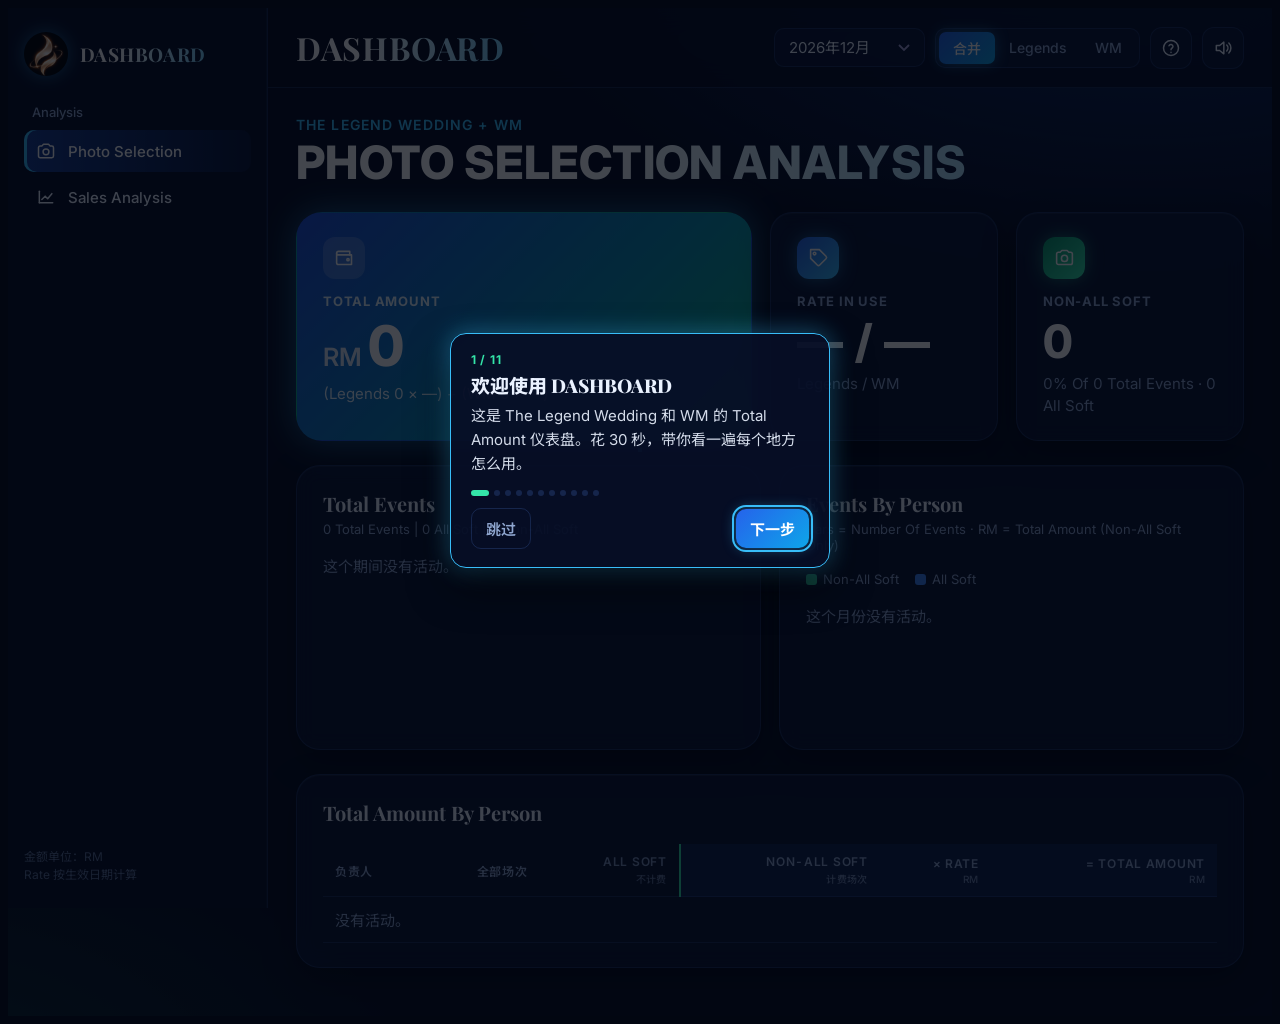
==== commit 51da9f1a: "Phone / app: smaller text and tighter spacing on every page and the dashboards Co-Authored-By: Claud" ====
--- a/docs/dashboard.html
+++ b/docs/dashboard.html
@@ -439,6 +439,37 @@
   .kpi{border-radius:22px}
   .card{border-radius:24px}
 }
+/* 手机 / App：字和间距小一点 */
+@media (max-width:600px){
+  body{font-size:13.5px}
+  .page{padding:14px 12px 28px;gap:14px}
+  .eyebrow{font-size:11px}
+  .title{font-size:23px}
+  .kpis{gap:10px}
+  .kpi{padding:13px 13px 14px;gap:5px}
+  .kpi-label{font-size:10.5px}
+  .kpi-val{font-size:21px}
+  .kpi.total{padding:18px 18px 20px}
+  .kpi.total .kpi-val{font-size:34px}
+  .kpi-sub{font-size:11.5px}
+  .kpi-ico{width:34px;height:34px}
+  .card{padding:14px;gap:12px}
+  .card h2,.card h3{font-size:15px}
+  .card .sub{font-size:12px}
+  table{font-size:12.5px}
+  th{font-size:10px}
+  th,td{padding:7px 5px}
+  .note{font-size:12.5px;padding:11px 13px}
+  .tot-head{font-size:16px}
+  .tot-val{font-size:28px}
+  .ev-card{padding:13px 15px;gap:8px}
+  .ev-card .evc-t{font-size:14.5px}
+  .ev-card .evc-s,.ev-card .evc-go{font-size:12.5px}
+  .sel{font-size:14px}
+  .seg button{font-size:13px}
+  .evm-row{padding:10px 6px;gap:10px}
+  .evm-main b{font-size:13.5px}
+}
 </style>
 
 </head>
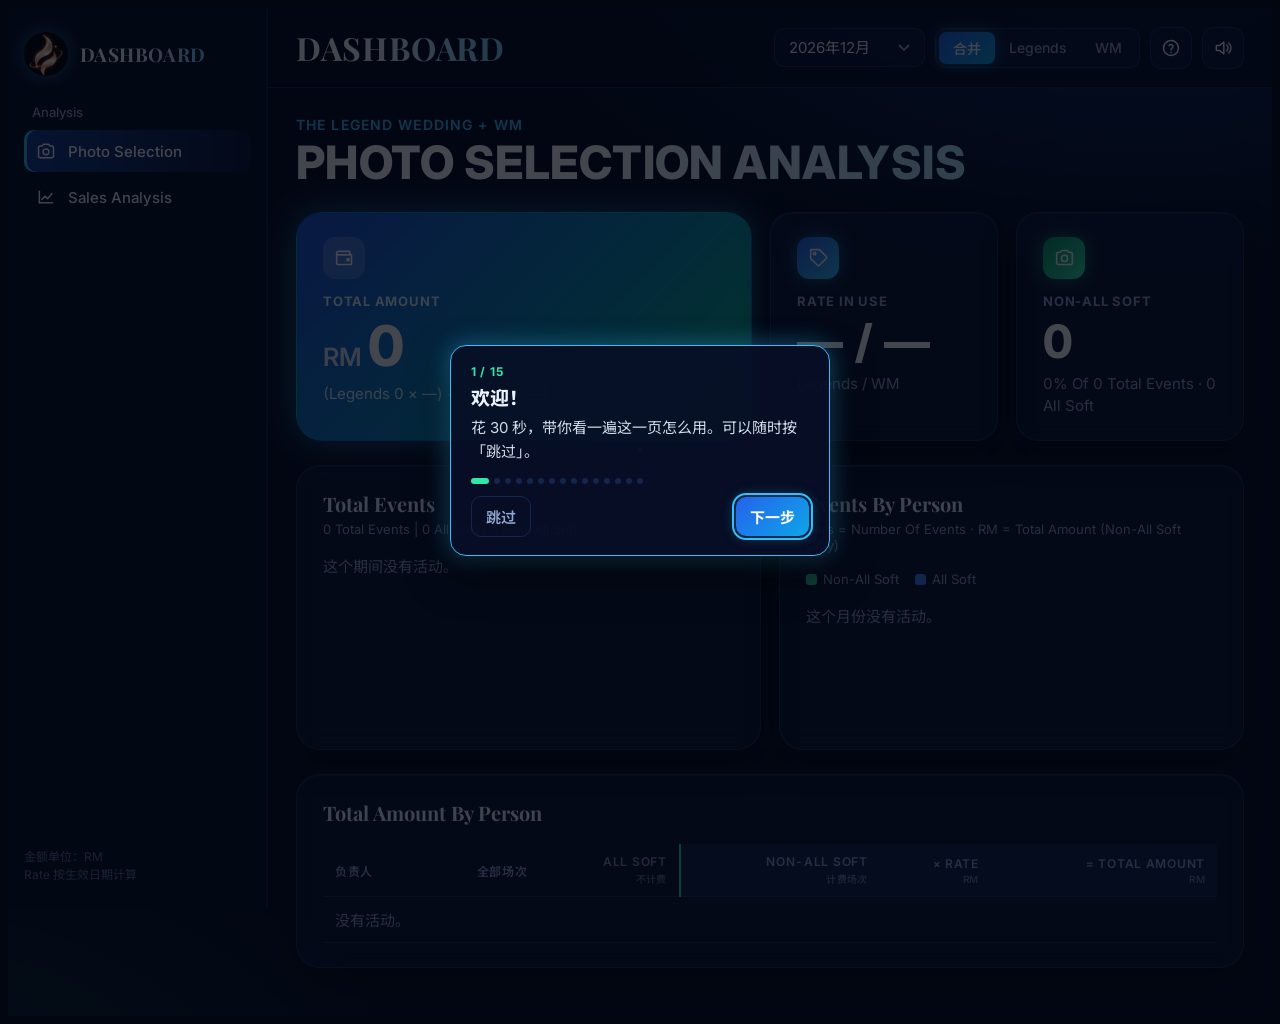
==== commit 7a7c0dd4: "Dashboard guided tour in the app: bilingual steps per tab, ? button, starts once automatically Co-Au" ====
--- a/docs/dashboard.html
+++ b/docs/dashboard.html
@@ -374,7 +374,7 @@
 @media (prefers-reduced-motion:no-preference){::view-transition-old(root),::view-transition-new(root){animation-duration:.45s;animation-timing-function:ease}}
 /* 放在网站里（embed）：不要自己的侧边栏、导览和说明文字 */
 .embed .app{grid-template-columns:minmax(0,1fr)}
-.embed .side,.embed .tour-btn,.embed .page > p.note:not(.warn),.embed .page .sub{display:none!important}
+.embed .side,.embed .page > p.note:not(.warn),.embed .page .sub{display:none!important}
 .embed body{background:transparent}
 /* 分析里的活动清单（只有管理员） */
 .ev-card{display:flex;align-items:center;gap:14px;flex-wrap:wrap;width:100%;text-align:left;font:inherit;color:var(--fg);background:var(--panel);border:1px solid var(--line);border-radius:var(--r);padding:18px 24px;cursor:pointer;transition:border-color .2s,box-shadow .2s}
@@ -408,7 +408,9 @@
 .evm-btn{flex:none}
 @media (max-width:560px){.evm-row{flex-wrap:wrap}.evm-date{min-width:0}.evm-btn{margin-left:auto}}
 /* 英文每个字的第一个字母大写；活动标题、输入框保持原样 */
-body{text-transform:capitalize}
+/* 英文：标题、按钮、栏位名称 → 每个字第一个字母大写；句子 → 一般句子写法 */
+h1,h2,h3:not(.title),button,.btn,.nav-btn,.evc-t,.type-head,.rc-brand{text-transform:capitalize}
+.title,.eyebrow,.kpi-label,th,.tot-head{text-transform:uppercase}
 input,textarea,select,.raw,.evm-main b{text-transform:none}
 
 /* 字体：标题 Playfair Display（婚礼风格的衬线字，c / e 清楚），内文与数字 Inter（中文 Noto Sans SC） */
@@ -691,7 +693,7 @@
       const d = await server('/api/dashboard');
       isAdmin = !!d.admin;
       document.querySelectorAll('#nav-rates, .nav-label-2').forEach((x) => { x.hidden = !isAdmin; });
-      if (!isAdmin) { for (let i = TOUR.length - 1; i >= 0; i--) if (TOUR[i].page === 'rates') TOUR.splice(i, 1); if (state.page === 'rates') state.page = 'photo'; }
+      if (!isAdmin) { for (let i = TOUR.length - 1; i >= 0; i--) if (TOUR[i].page === 'rates' || TOUR[i].admin) TOUR.splice(i, 1); if (state.page === 'rates') state.page = 'photo'; }
       api.setData({ events: d.events || [], rates: d.rates || {}, fixed: d.fixed || {}, sample: false });
     } catch (e) { showLoadError('Dashboard 读取失败：' + e.message); }
     try { if (window.parent !== window) window.parent.postMessage('dash-ready', '*'); } catch {}
@@ -1282,19 +1284,30 @@
   });
 
   /* ---------- guided tour ---------- */
-  const TOUR = [
-    { title: '欢迎使用 DASHBOARD', text: '这是 The Legend Wedding 和 WM 的 Total Amount 仪表盘。花 30 秒，带你看一遍每个地方怎么用。' },
-    { page: 'photo', sel: '.nav-group', title: '三个页面', text: 'Photo Selection 看选片的 Total Amount；Sales Analysis 看上门了解和 VC了解；Rates 设置用来设定 Rate。' },
-    { page: 'photo', sel: '#month', title: '选月份', text: '选一个月份，就看那个月的数字；选“2026”，就看全年合计。' },
-    { page: 'photo', sel: '.seg', title: '切换品牌', text: '合并 = The Legend Wedding + WM。切换品牌时，整页的颜色也会跟着换。' },
-    { page: 'photo', sel: '#photo .kpis', title: '三个重点数字', text: 'Rate In Use、Non-All Soft 场次、Total Amount。Total Amount 下面写着算式，例如 17 × RM 1,400。' },
-    { page: 'photo', sel: '#p-donut-card', title: 'Total Events', text: 'Non-All Soft 和 All Soft 各有几场。All Soft 不计算在 Total Amount 里。' },
-    { page: 'photo', sel: '#p-rows', up: '.card', title: '每个人的 Total Amount', text: '每一行：Count × Rate = Total Amount，只算 Non-All Soft。有底色的三栏就是这条算式。' },
-    { page: 'sales', sel: '#sales .tot-card', up: '.grid2', title: '销售合计', text: 'TOTAL 上门了解 和 TOTAL VC了解，下面写着 Count × Rate。' },
-    { page: 'sales', sel: '#s-visit-card', title: '每个人的次数', text: '柱状图看谁做得最多，下面的小表写清楚 次数 × Rate = Total。' },
-    { page: 'rates', sel: '#rates-grid .rate-group', title: '改 Rate', text: '按“改 Rate”，填新的 Rate 和“从哪天开始”，再按保存。那天之前的活动还是用旧的 Rate。' },
-        { page: 'photo', title: '完成！', text: '想再看一次，随时按右上角的 ? 按钮。' },
+  // 导览（中 / 英）：在网站里每个分页只看那一页的步骤；admin = 只有管理员看得到的部分
+  const EN = (new URLSearchParams(location.search).get('lang') || '') === 'en';
+  const L = (zh, en) => (EN ? en : zh);
+  const ALL_TOUR = [
+    { title: L('欢迎！', 'Welcome!'), text: L('花 30 秒，带你看一遍这一页怎么用。可以随时按「跳过」。', 'A 30-second tour of this page. You can skip at any time.') },
+    { page: 'photo', sel: '#month', title: L('选月份', 'Pick a month'), text: L('选一个月份就看那个月的数字；选「2026」看全年合计。打开时会自动是这个月。', 'Pick a month to see its numbers, or "2026" for the whole year. It opens on the current month.') },
+    { page: 'photo', sel: '.seg', title: L('切换品牌', 'Switch brand'), text: L('合并 = The Legend Wedding + WM。也可以只看 Legends 或 WM。', 'All = The Legend Wedding + WM. You can also look at Legends or WM only.') },
+    { page: 'photo', sel: '#photo .kpis', title: L('重点数字', 'Key numbers'), text: L('最大的卡片是 Total Amount，旁边是 Rate 和 Non-All Soft 场次。', 'The big card is the Total Amount; next to it are the rate and the number of Non-All Soft events.') },
+    { page: 'photo', sel: '[data-evcard="photo"]', admin: true, title: L('分析里的活动', 'Events in this analysis'), text: L('点这里看算进来的每一个活动，可以搜索、打开、排除或加回。', 'Tap here to see every event that counts. You can search, open, exclude or include them.') },
+    { page: 'photo', sel: '#p-chart', up: '.card', title: L('每个人', 'Per person'), text: L('谁做了几场、各自的 Total Amount。负责人就是活动上选的 Person In Charge。', 'How many events each person did and their Total Amount, by the Person In Charge chosen on each event.') },
+    { page: 'photo', sel: '#p-rows', up: '.card', title: L('算式', 'The sum'), text: L('每一行：场次 × Rate = Total Amount，只算 Non-All Soft。', 'Each row: count × rate = Total Amount, Non-All Soft only.') },
+    { page: 'sales', sel: '#month', title: L('选月份和品牌', 'Pick a month and brand'), text: L('跟 Photo Selection 一样，上面选月份和品牌。', 'Same as Photo Selection: pick the month and brand at the top.') },
+    { page: 'sales', sel: '#sales .kpis', title: L('重点数字', 'Key numbers'), text: L('Grand Total 是这个月的销售合计，旁边是 Rate 和次数。', 'Grand Total is the sales total for the period, with the rate and the count beside it.') },
+    { page: 'sales', sel: '[data-evcard="sales"]', admin: true, title: L('分析里的活动', 'Events in this analysis'), text: L('点这里看算进来的上门了解和 VC了解，可以排除或加回。', 'Tap here to see the Visit and VC events that count, and exclude or include them.') },
+    { page: 'sales', sel: '#sales .tot-card', up: '.grid2', title: L('上门了解和 VC了解', 'Visit and VC'), text: L('两种了解各自的合计，下面写着 次数 × Rate。', 'The total for each kind, with count × rate underneath.') },
+    { page: 'sales', sel: '#s-visit-card', title: L('每个人的次数', 'Count per person'), text: L('柱状图看谁做得最多，下面的小表写清楚 次数 × Rate = Total。', 'The bars show who did the most; the table shows count × rate = total.') },
+    { page: 'rates', sel: '#rates-grid .rate-group', title: L('改 Rate', 'Change a rate'), text: L('按「改 Rate」，填新的 Rate 和从哪天开始，再按保存。那天之前的活动还是用旧的 Rate。', 'Tap "Change rate", enter the new rate and the start date, then save. Events before that date keep the old rate.') },
+    { page: 'rates', sel: '#rates-grid .rate-group', title: L('查看记录', 'History'), text: L('「查看记录」列出每一次改过的 Rate，也可以删除排错的那一笔。', '"History" lists every rate change; you can delete one that was entered by mistake.') },
+    { title: L('完成！', 'Done!'), text: L('想再看一次，随时按右上角的 ? 按钮。', 'To see this again, tap the ? button at the top any time.') },
   ];
+  // 网站里：只留这一页的步骤；单独打开 Dashboard：全部
+  const EMBED = document.documentElement.classList.contains('embed');
+  const START_PAGE = new URLSearchParams(location.search).get('page') || 'photo';
+  const TOUR = ALL_TOUR.filter((s) => !s.page || !EMBED || s.page === START_PAGE);
   const tour = { i: -1, spot: null, tip: null, block: null, raf: 0 };
   function tourTarget(st) {
     if (!st.sel) return null;
@@ -1351,8 +1364,8 @@
   function tourEnd() {
     if (tour.i < 0) return;
     tour.i = -1; [tour.block, tour.spot, tour.tip].forEach((n) => n && n.remove());
-    try { localStorage.setItem('tlw-tour-done', '1'); } catch {}
-    if (state.page !== 'photo') go('photo');
+    try { localStorage.setItem(TOUR_KEY, '1'); } catch {}
+    if (!EMBED && state.page !== 'photo') go('photo');
     $('tour-btn').focus({ preventScroll: true });
   }
   function tourStep(d) { const n = tour.i + d; if (n < 0) return; if (n >= TOUR.length) { sfx.kaching(); tourEnd(); return; } tour.i = n; tourShow(); }
@@ -1370,8 +1383,9 @@
   });
   const tourRe = () => { cancelAnimationFrame(tour.raf); tour.raf = requestAnimationFrame(tourPlace); };
   window.addEventListener('resize', tourRe); window.addEventListener('scroll', tourRe, { passive: true });
-  let tourSeen = false; try { tourSeen = localStorage.getItem('tlw-tour-done') === '1'; } catch {}
-  if (!tourSeen && !document.documentElement.classList.contains('embed')) setTimeout(tourStart, 1400);
+  const TOUR_KEY = 'tlw-tour-done' + (EMBED ? '-' + START_PAGE : '');
+  let tourSeen = false; try { tourSeen = localStorage.getItem(TOUR_KEY) === '1'; } catch {}
+  if (!tourSeen) setTimeout(tourStart, 1600); // 第一次打开这一页：自动开始导览
   const toTop = $('to-top');
   const showTop = () => toTop.classList.toggle('show', window.scrollY > 360);
   window.addEventListener('scroll', showTop, { passive: true }); showTop();
@@ -1396,8 +1410,14 @@
     if ((el = t('[data-hist]'))) { sfx.tick(); const k = el.dataset.hist; ui.hist.has(k) ? ui.hist.delete(k) : ui.hist.add(k); ui.armed = null; renderRates(); return; }
     if ((el = t('[data-del]'))) {
       const k = el.dataset.del;
-      if (ui.armed !== k) { sfx.blip(); ui.armed = k; renderRates(); return; }
-      ui.armed = null; const [b, cat, from] = k.split('|'); deleteRate(b, cat, from); return;
+      const [b, cat, from] = k.split('|');
+      // 先问「确定要删除吗？」（用网站同一个弹窗）
+      const ask = window.parent?.confirmBox;
+      const lang = new URLSearchParams(location.search).get('lang') || 'zh';
+      const title = lang === 'en' ? `Delete this rate (${b}, from ${fmtDate(from)})?` : `确定要删除这个 Rate（${b}，${fmtDate(from)} 起）吗？`;
+      const text = lang === 'en' ? 'Events on those dates will use the previous rate.' : '那些日期的活动会改用之前的 Rate。';
+      Promise.resolve(ask ? ask({ title, text, ok: lang === 'en' ? 'Delete' : '删除' }) : window.confirm(title)).then((yes) => { if (yes) deleteRate(b, cat, from); });
+      return;
     }
     if ((el = t('[data-save]'))) {
       const card = el.closest('.rate-card'), [b, cat] = card.dataset.key.split('|');
